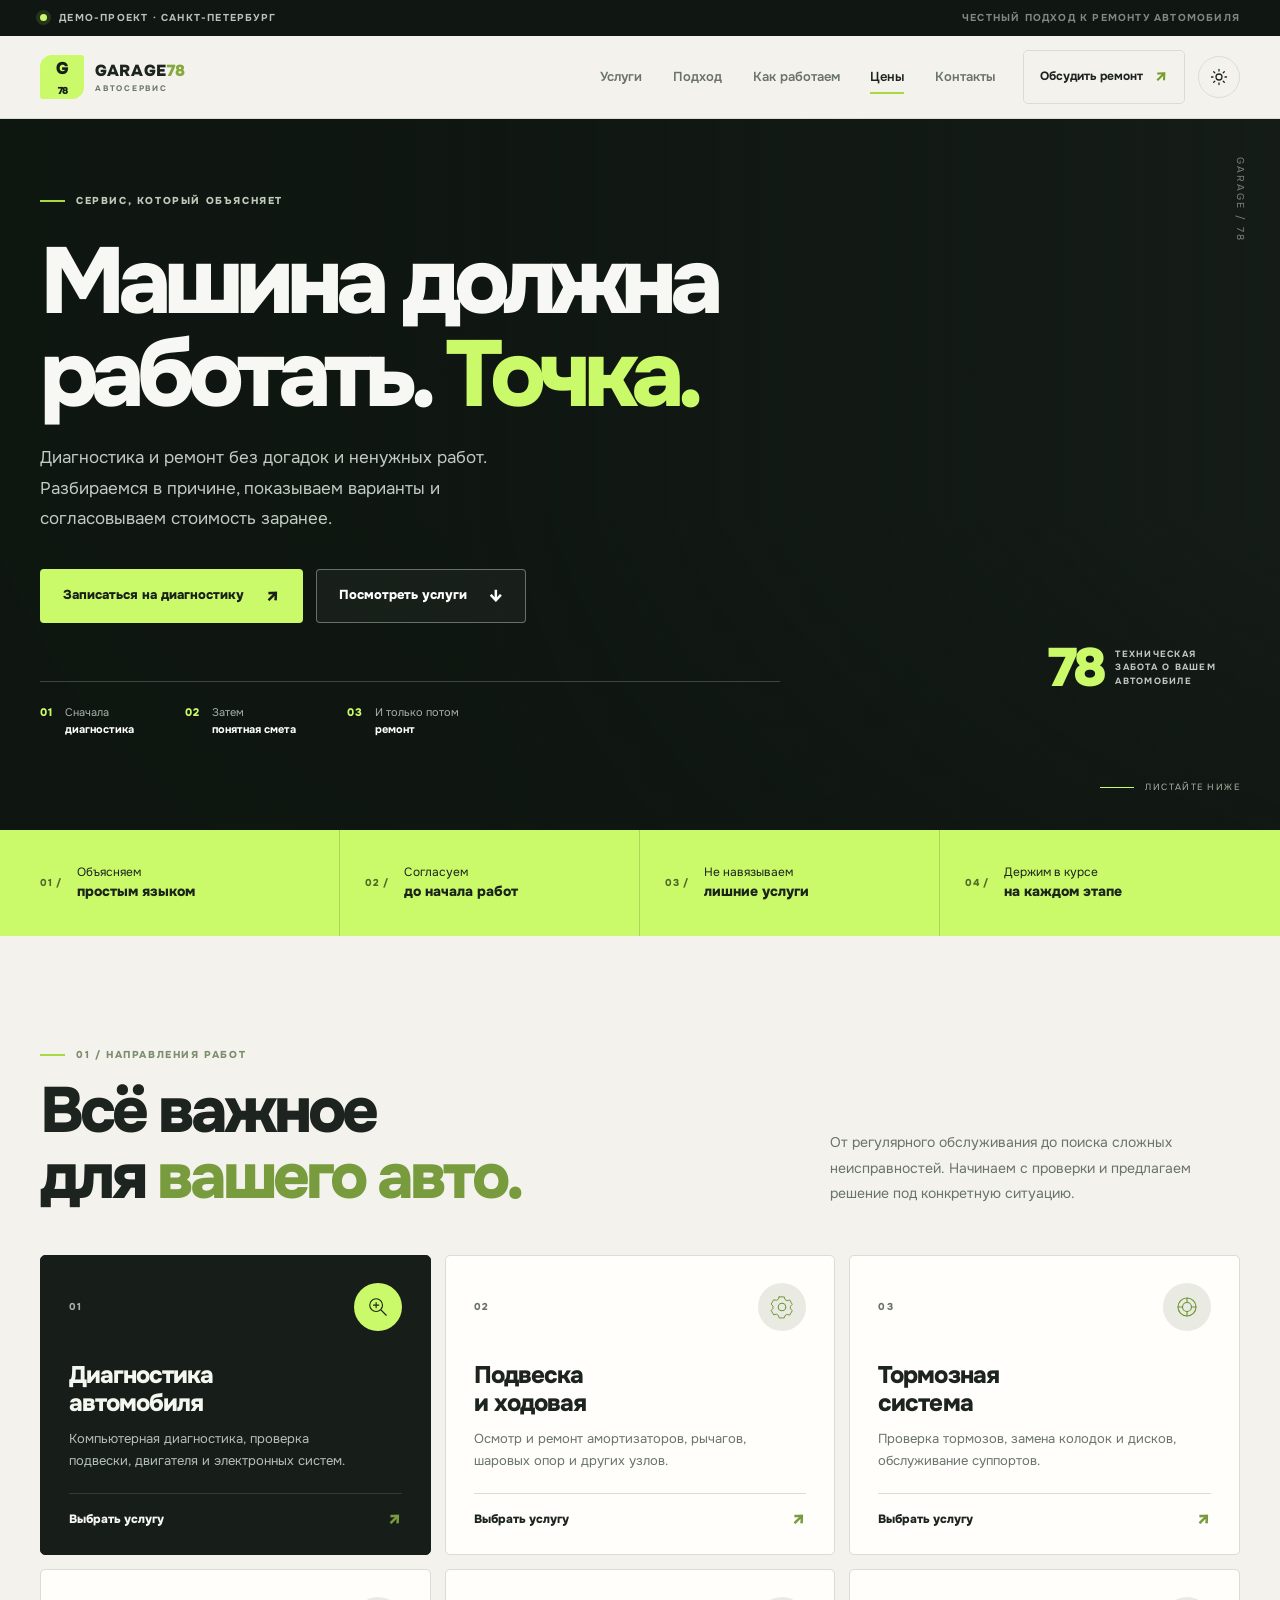
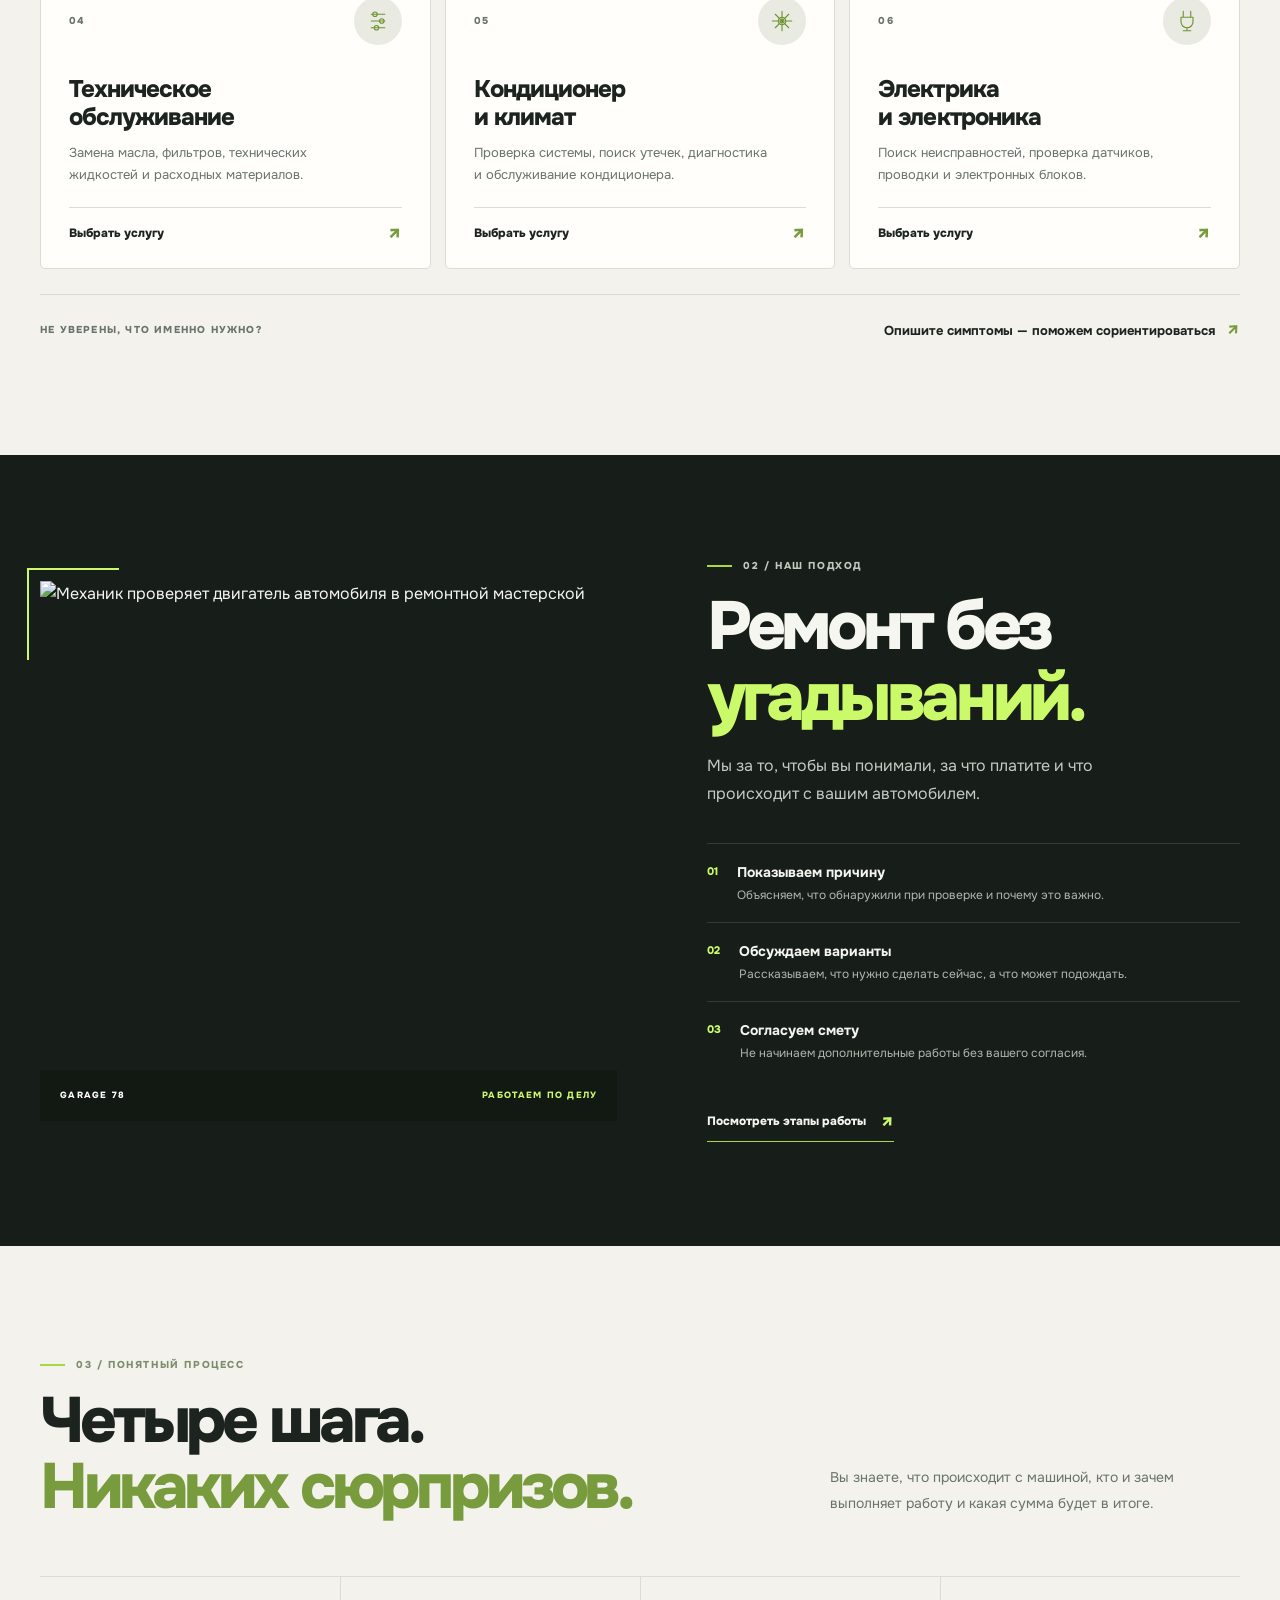
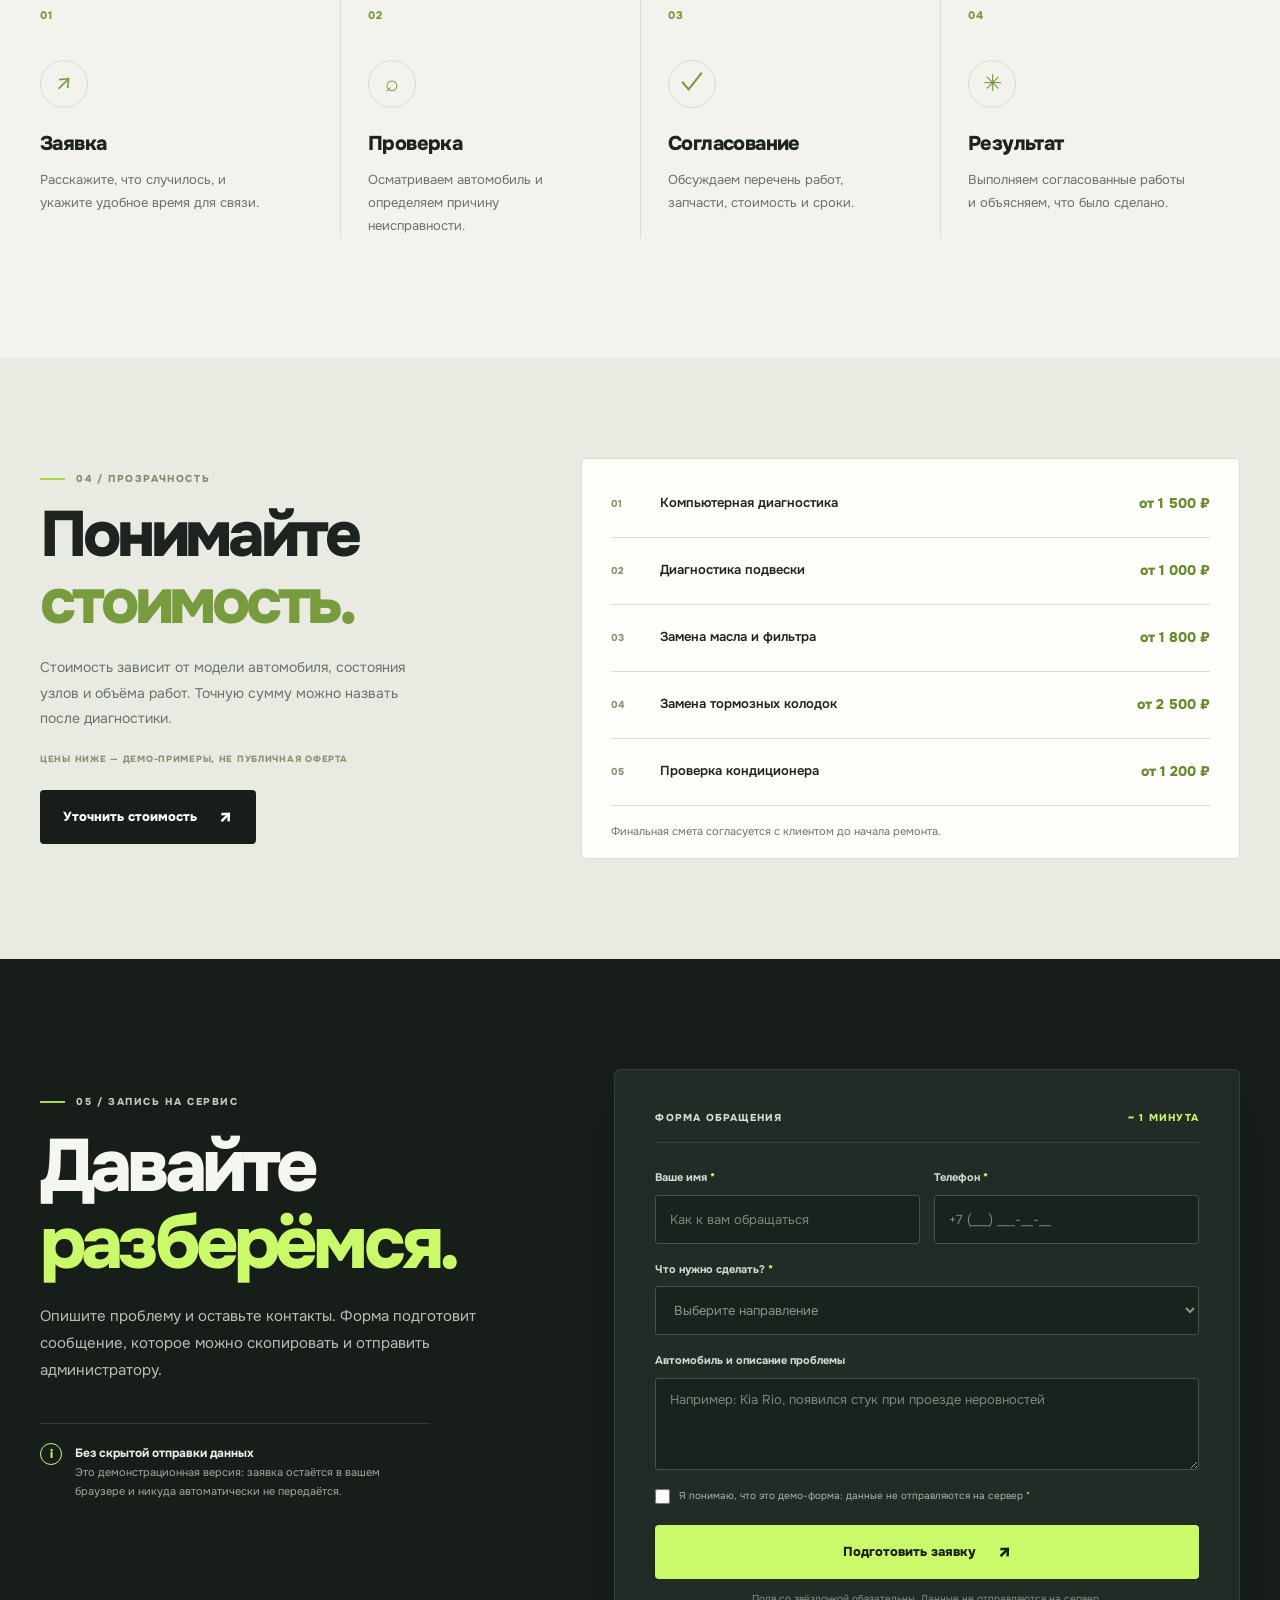
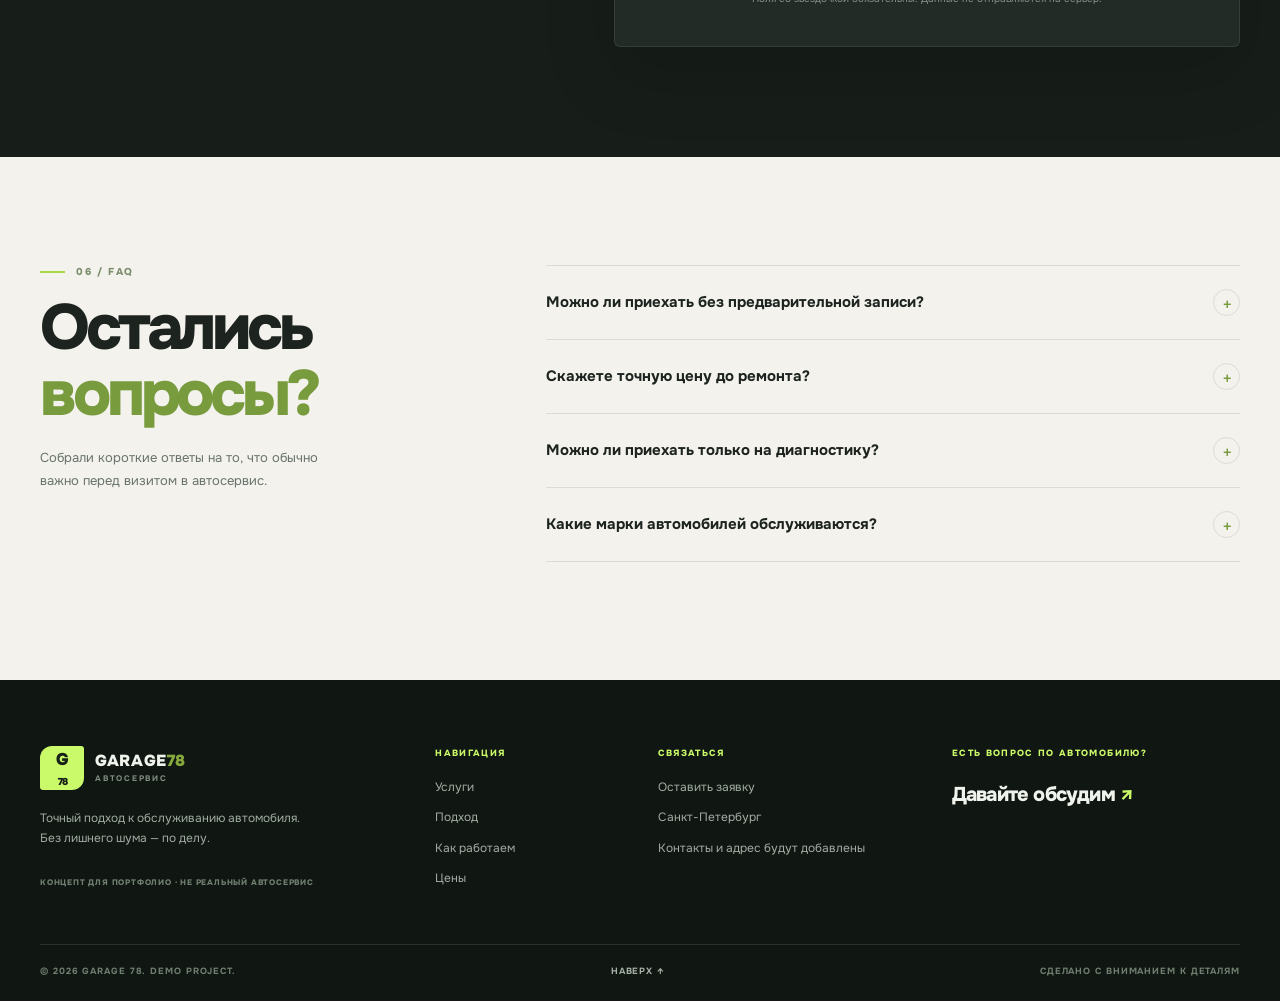
==== index.html @ 8b34ed84 "Use a dedicated workshop inspection photo in the approach section" ====
<!doctype html>
<html lang="ru">
<head>
  <meta charset="utf-8">
  <meta name="viewport" content="width=device-width, initial-scale=1">
  <meta name="theme-color" content="#171a18">
  <meta name="description" content="GARAGE 78 — концепт современного автосервиса в Санкт-Петербурге. Диагностика, техническое обслуживание и ремонт автомобиля.">
  <meta property="og:type" content="website">
  <meta property="og:title" content="GARAGE 78 — сервис с точным подходом">
  <meta property="og:description" content="Диагностика и ремонт автомобиля с понятным планом работ и согласованием стоимости.">
  <meta property="og:image" content="https://images.unsplash.com/photo-1792326103553-4e4e8964279e?auto=format&fit=crop&w=1200&q=85">
  <meta name="color-scheme" content="light dark">
  <title>GARAGE 78 — автосервис с точным подходом</title>
  <link rel="icon" href="favicon.svg" type="image/svg+xml">
  <link rel="preconnect" href="https://fonts.googleapis.com">
  <link rel="preconnect" href="https://fonts.gstatic.com" crossorigin>
  <link href="https://fonts.googleapis.com/css2?family=Manrope:wght@400;500;600;700;800&family=Onest:wght@400;500;600;700;800;900&display=swap" rel="stylesheet">
  <link rel="stylesheet" href="assets/css/style.css">
</head>
<body>
  <a class="skip-link" href="#main">Перейти к содержимому</a>

  <div class="topline">
    <div class="container topline__inner">
      <span><i class="status-dot" aria-hidden="true"></i> ДЕМО-ПРОЕКТ · САНКТ-ПЕТЕРБУРГ</span>
      <span class="topline__note">ЧЕСТНЫЙ ПОДХОД К РЕМОНТУ АВТОМОБИЛЯ</span>
    </div>
  </div>

  <header class="site-header" id="top">
    <div class="container header__inner">
      <a class="brand" href="#top" aria-label="GARAGE 78 — на главную">
        <span class="brand__mark">G<span>78</span></span>
        <span class="brand__name">GARAGE<span>78</span><small>АВТОСЕРВИС</small></span>
      </a>

      <nav class="nav" id="primary-nav" aria-label="Основная навигация">
        <a href="#services">Услуги</a>
        <a href="#approach">Подход</a>
        <a href="#process">Как работаем</a>
        <a href="#prices">Цены</a>
        <a href="#contacts">Контакты</a>
      </nav>

      <div class="header__actions">
        <a class="header__phone" href="#booking">Обсудить ремонт <span aria-hidden="true">↗</span></a>
        <button class="theme-toggle" type="button" aria-label="Включить тёмную тему" title="Переключить тему">
          <svg class="theme-toggle__sun" viewBox="0 0 24 24" aria-hidden="true"><circle cx="12" cy="12" r="4"/><path d="M12 2v2m0 16v2M4.93 4.93l1.42 1.42m11.3 11.3 1.42 1.42M2 12h2m16 0h2M4.93 19.07l1.42-1.42m11.3-11.3 1.42-1.42"/></svg>
          <svg class="theme-toggle__moon" viewBox="0 0 24 24" aria-hidden="true"><path d="M20.2 15.3A8.6 8.6 0 0 1 8.7 3.8 8.7 8.7 0 1 0 20.2 15.3Z"/></svg>
        </button>
        <button class="menu-toggle" type="button" aria-label="Открыть меню" aria-expanded="false" aria-controls="primary-nav">
          <span></span><span></span>
        </button>
      </div>
    </div>
  </header>

  <main id="main">
    <section class="hero">
      <div class="hero__image" role="img" aria-label="Современная мастерская по ремонту автомобилей"></div>
      <div class="hero__overlay"></div>
      <div class="container hero__content">
        <div class="hero__copy">
          <div class="eyebrow eyebrow--light"><span class="eyebrow__line"></span> СЕРВИС, КОТОРЫЙ ОБЪЯСНЯЕТ</div>
          <h1>Машина должна<br>работать. <span>Точка.</span></h1>
          <p class="hero__lead">Диагностика и ремонт без догадок и ненужных работ. Разбираемся в причине, показываем варианты и согласовываем стоимость заранее.</p>
          <div class="hero__buttons">
            <a class="button button--accent" href="#booking">Записаться на диагностику <span aria-hidden="true">↗</span></a>
            <a class="button button--ghost" href="#services">Посмотреть услуги <span aria-hidden="true">↓</span></a>
          </div>
          <div class="hero__proof">
            <div><span class="proof-icon">01</span><span>Сначала<br><b>диагностика</b></span></div>
            <div><span class="proof-icon">02</span><span>Затем<br><b>понятная смета</b></span></div>
            <div><span class="proof-icon">03</span><span>И только потом<br><b>ремонт</b></span></div>
          </div>
        </div>
        <div class="hero__side-note">
          <span class="hero__side-number">78</span>
          <span>ТЕХНИЧЕСКАЯ<br>ЗАБОТА О ВАШЕМ<br>АВТОМОБИЛЕ</span>
        </div>
        <div class="hero__scroll"><span></span> ЛИСТАЙТЕ НИЖЕ</div>
      </div>
      <div class="hero__corner">GARAGE / 78</div>
    </section>

    <section class="quick-facts" aria-label="Принципы обслуживания">
      <div class="container quick-facts__grid">
        <div class="quick-fact"><span class="quick-fact__index">01 /</span><span>Объясняем<br><b>простым языком</b></span></div>
        <div class="quick-fact"><span class="quick-fact__index">02 /</span><span>Согласуем<br><b>до начала работ</b></span></div>
        <div class="quick-fact"><span class="quick-fact__index">03 /</span><span>Не навязываем<br><b>лишние услуги</b></span></div>
        <div class="quick-fact quick-fact--last"><span class="quick-fact__index">04 /</span><span>Держим в курсе<br><b>на каждом этапе</b></span></div>
      </div>
    </section>

    <section class="section services-section" id="services">
      <div class="container">
        <div class="section-heading">
          <div>
            <div class="eyebrow"><span class="eyebrow__line"></span> 01 / НАПРАВЛЕНИЯ РАБОТ</div>
            <h2>Всё важное<br>для <span>вашего авто.</span></h2>
          </div>
          <p class="section-heading__text">От регулярного обслуживания до поиска сложных неисправностей. Начинаем с проверки и предлагаем решение под конкретную ситуацию.</p>
        </div>

        <div class="services-grid">
          <article class="service-card service-card--featured reveal">
            <div class="service-card__top"><span class="service-card__number">01</span><span class="service-icon"><svg viewBox="0 0 32 32" aria-hidden="true"><circle cx="13.5" cy="13.5" r="8.5"/><path d="m20 20 7 7M10 13.5h7m-3.5-3.5v7"/></svg></span></div>
            <h3>Диагностика<br>автомобиля</h3>
            <p>Компьютерная диагностика, проверка подвески, двигателя и электронных систем.</p>
            <button class="service-card__link" type="button" data-service="Диагностика автомобиля">Выбрать услугу <span>↗</span></button>
          </article>

          <article class="service-card reveal">
            <div class="service-card__top"><span class="service-card__number">02</span><span class="service-icon"><svg viewBox="0 0 32 32" aria-hidden="true"><path d="M12 3h8l1.2 4.1 3.3 1.9 4-1.2 4 6.9-2.8 3.1v3.8l2.8 3.1-4 6.9-4-1.2-3.3 1.9L20 36h-8l-1.2-4.1-3.3-1.9-4 1.2-4-6.9 2.8-3.1v-3.8L-.5 14.2l4-6.9 4 1.2 3.3-1.9L12 3Z" transform="translate(2 0) scale(.85)"/><circle cx="16" cy="16" r="5"/></svg></span></div>
            <h3>Подвеска<br>и ходовая</h3>
            <p>Осмотр и ремонт амортизаторов, рычагов, шаровых опор и других узлов.</p>
            <button class="service-card__link" type="button" data-service="Ремонт подвески">Выбрать услугу <span>↗</span></button>
          </article>

          <article class="service-card reveal">
            <div class="service-card__top"><span class="service-card__number">03</span><span class="service-icon"><svg viewBox="0 0 32 32" aria-hidden="true"><circle cx="16" cy="16" r="12"/><circle cx="16" cy="16" r="6"/><path d="M16 4v6m0 12v6M4 16h6m12 0h6"/></svg></span></div>
            <h3>Тормозная<br>система</h3>
            <p>Проверка тормозов, замена колодок и дисков, обслуживание суппортов.</p>
            <button class="service-card__link" type="button" data-service="Тормозная система">Выбрать услугу <span>↗</span></button>
          </article>

          <article class="service-card reveal">
            <div class="service-card__top"><span class="service-card__number">04</span><span class="service-icon"><svg viewBox="0 0 32 32" aria-hidden="true"><path d="M7 7h18M7 16h18M7 25h18"/><circle cx="12" cy="7" r="3"/><circle cx="21" cy="16" r="3"/><circle cx="14" cy="25" r="3"/></svg></span></div>
            <h3>Техническое<br>обслуживание</h3>
            <p>Замена масла, фильтров, технических жидкостей и расходных материалов.</p>
            <button class="service-card__link" type="button" data-service="Техническое обслуживание">Выбрать услугу <span>↗</span></button>
          </article>

          <article class="service-card reveal">
            <div class="service-card__top"><span class="service-card__number">05</span><span class="service-icon"><svg viewBox="0 0 32 32" aria-hidden="true"><path d="M16 3v26M3 16h26M7 7l18 18m0-18L7 25"/><circle cx="16" cy="16" r="5"/></svg></span></div>
            <h3>Кондиционер<br>и климат</h3>
            <p>Проверка системы, поиск утечек, диагностика и обслуживание кондиционера.</p>
            <button class="service-card__link" type="button" data-service="Кондиционер и климат">Выбрать услугу <span>↗</span></button>
          </article>

          <article class="service-card reveal">
            <div class="service-card__top"><span class="service-card__number">06</span><span class="service-icon"><svg viewBox="0 0 32 32" aria-hidden="true"><path d="M11 3v8m10-8v8M8 11h16v6a8 8 0 0 1-16 0v-6Zm8 14v4m-5 0h10"/></svg></span></div>
            <h3>Электрика<br>и электроника</h3>
            <p>Поиск неисправностей, проверка датчиков, проводки и электронных блоков.</p>
            <button class="service-card__link" type="button" data-service="Электрика и электроника">Выбрать услугу <span>↗</span></button>
          </article>
        </div>
        <div class="services-bottom"><span>НЕ УВЕРЕНЫ, ЧТО ИМЕННО НУЖНО?</span><a href="#booking">Опишите симптомы — поможем сориентироваться <b>↗</b></a></div>
      </div>
    </section>

    <section class="approach-section" id="approach">
      <div class="container approach-grid">
        <div class="approach-photo reveal">
          <img src="https://images.unsplash.com/photo-1771340012378-3c86cb649193?auto=format&fit=crop&w=1400&q=85" alt="Механик проверяет двигатель автомобиля в ремонтной мастерской" loading="lazy">
          <div class="approach-photo__label"><span>GARAGE 78</span><span>РАБОТАЕМ ПО ДЕЛУ</span></div>
        </div>
        <div class="approach-copy reveal">
          <div class="eyebrow eyebrow--light"><span class="eyebrow__line"></span> 02 / НАШ ПОДХОД</div>
          <h2>Ремонт без<br><span>угадываний.</span></h2>
          <p class="approach-copy__lead">Мы за то, чтобы вы понимали, за что платите и что происходит с вашим автомобилем.</p>
          <div class="approach-points">
            <div><span>01</span><p><b>Показываем причину</b><br>Объясняем, что обнаружили при проверке и почему это важно.</p></div>
            <div><span>02</span><p><b>Обсуждаем варианты</b><br>Рассказываем, что нужно сделать сейчас, а что может подождать.</p></div>
            <div><span>03</span><p><b>Согласуем смету</b><br>Не начинаем дополнительные работы без вашего согласия.</p></div>
          </div>
          <a class="text-link text-link--light" href="#process">Посмотреть этапы работы <span>↗</span></a>
        </div>
      </div>
    </section>

    <section class="section process-section" id="process">
      <div class="container">
        <div class="section-heading section-heading--compact">
          <div><div class="eyebrow"><span class="eyebrow__line"></span> 03 / ПОНЯТНЫЙ ПРОЦЕСС</div><h2>Четыре шага.<br><span>Никаких сюрпризов.</span></h2></div>
          <p class="section-heading__text">Вы знаете, что происходит с машиной, кто и зачем выполняет работу и какая сумма будет в итоге.</p>
        </div>
        <div class="process-track">
          <article class="process-step reveal"><span class="process-step__num">01</span><div class="process-step__icon">↗</div><h3>Заявка</h3><p>Расскажите, что случилось, и укажите удобное время для связи.</p></article>
          <article class="process-step reveal"><span class="process-step__num">02</span><div class="process-step__icon">⌕</div><h3>Проверка</h3><p>Осматриваем автомобиль и определяем причину неисправности.</p></article>
          <article class="process-step reveal"><span class="process-step__num">03</span><div class="process-step__icon">✓</div><h3>Согласование</h3><p>Обсуждаем перечень работ, запчасти, стоимость и сроки.</p></article>
          <article class="process-step reveal"><span class="process-step__num">04</span><div class="process-step__icon">✳</div><h3>Результат</h3><p>Выполняем согласованные работы и объясняем, что было сделано.</p></article>
        </div>
      </div>
    </section>

    <section class="prices-section" id="prices">
      <div class="container prices-grid">
        <div class="prices-intro">
          <div class="eyebrow"><span class="eyebrow__line"></span> 04 / ПРОЗРАЧНОСТЬ</div>
          <h2>Понимайте<br><span>стоимость.</span></h2>
          <p>Стоимость зависит от модели автомобиля, состояния узлов и объёма работ. Точную сумму можно назвать после диагностики.</p>
          <span class="demo-note">ЦЕНЫ НИЖЕ — ДЕМО-ПРИМЕРЫ, НЕ ПУБЛИЧНАЯ ОФЕРТА</span>
          <a class="button button--dark" href="#booking">Уточнить стоимость <span>↗</span></a>
        </div>
        <div class="price-list">
          <div class="price-row"><span class="price-row__index">01</span><span class="price-row__name">Компьютерная диагностика</span><b>от 1 500 ₽</b></div>
          <div class="price-row"><span class="price-row__index">02</span><span class="price-row__name">Диагностика подвески</span><b>от 1 000 ₽</b></div>
          <div class="price-row"><span class="price-row__index">03</span><span class="price-row__name">Замена масла и фильтра</span><b>от 1 800 ₽</b></div>
          <div class="price-row"><span class="price-row__index">04</span><span class="price-row__name">Замена тормозных колодок</span><b>от 2 500 ₽</b></div>
          <div class="price-row"><span class="price-row__index">05</span><span class="price-row__name">Проверка кондиционера</span><b>от 1 200 ₽</b></div>
          <div class="price-list__foot">Финальная смета согласуется с клиентом до начала ремонта.</div>
        </div>
      </div>
    </section>

    <section class="booking-section" id="booking">
      <div class="container booking-grid">
        <div class="booking-copy">
          <div class="eyebrow eyebrow--light"><span class="eyebrow__line"></span> 05 / ЗАПИСЬ НА СЕРВИС</div>
          <h2>Давайте<br><span>разберёмся.</span></h2>
          <p>Опишите проблему и оставьте контакты. Форма подготовит сообщение, которое можно скопировать и отправить администратору.</p>
          <div class="booking-assurance"><span class="booking-assurance__icon">i</span><span><b>Без скрытой отправки данных</b><br>Это демонстрационная версия: заявка остаётся в вашем браузере и никуда автоматически не передаётся.</span></div>
        </div>
        <div class="booking-card">
          <form id="booking-form" novalidate>
            <div class="form-heading"><span>ФОРМА ОБРАЩЕНИЯ</span><span>~ 1 МИНУТА</span></div>
            <div class="form-grid">
              <label class="field"><span>Ваше имя <i>*</i></span><input name="name" type="text" autocomplete="name" placeholder="Как к вам обращаться" minlength="2" required></label>
              <label class="field"><span>Телефон <i>*</i></span><input name="phone" type="tel" autocomplete="tel" inputmode="tel" placeholder="+7 (___) ___-__-__" required></label>
              <label class="field field--full"><span>Что нужно сделать? <i>*</i></span><select name="service" required><option value="">Выберите направление</option><option>Диагностика автомобиля</option><option>Ремонт подвески</option><option>Тормозная система</option><option>Техническое обслуживание</option><option>Кондиционер и климат</option><option>Электрика и электроника</option><option>Другое / пока не знаю</option></select></label>
              <label class="field field--full"><span>Автомобиль и описание проблемы</span><textarea name="message" rows="3" placeholder="Например: Kia Rio, появился стук при проезде неровностей"></textarea></label>
            </div>
            <label class="consent"><input type="checkbox" name="consent" required><span>Я понимаю, что это демо-форма: данные не отправляются на сервер <i>*</i></span></label>
            <button class="button button--accent button--wide" type="submit">Подготовить заявку <span>↗</span></button>
            <p class="form-hint">Поля со звёздочкой обязательны. Данные не отправляются на сервер.</p>
            <div class="form-result" id="form-result" role="status" aria-live="polite" hidden>
              <b>Сообщение подготовлено</b>
              <p id="form-summary"></p>
              <button class="copy-button" id="copy-request" type="button">Скопировать текст заявки <span>⧉</span></button>
              <span class="copy-feedback" id="copy-feedback"></span>
            </div>
          </form>
        </div>
      </div>
    </section>

    <section class="section faq-section">
      <div class="container faq-grid">
        <div><div class="eyebrow"><span class="eyebrow__line"></span> 06 / FAQ</div><h2>Остались<br><span>вопросы?</span></h2><p class="faq-intro">Собрали короткие ответы на то, что обычно важно перед визитом в автосервис.</p></div>
        <div class="faq-list">
          <details class="faq-item"><summary>Можно ли приехать без предварительной записи?<span>+</span></summary><p>Это зависит от загрузки мастерской. Чтобы не ждать, лучше заранее согласовать удобное время. Фактический график работы нужно уточнить у конкретного сервиса.</p></details>
          <details class="faq-item"><summary>Скажете точную цену до ремонта?<span>+</span></summary><p>После диагностики можно составить перечень необходимых работ и смету. Дополнительные работы должны выполняться только после согласования.</p></details>
          <details class="faq-item"><summary>Можно ли приехать только на диагностику?<span>+</span></summary><p>Да, диагностика может быть отдельной услугой. По её результатам вы сможете принять решение о дальнейшем ремонте.</p></details>
          <details class="faq-item"><summary>Какие марки автомобилей обслуживаются?<span>+</span></summary><p>Список марок зависит от оборудования и специализации мастерской. Его нужно подтвердить перед реальным запуском сайта.</p></details>
        </div>
      </div>
    </section>
  </main>

  <footer class="site-footer" id="contacts">
    <div class="container">
      <div class="footer-main">
        <div class="footer-brand">
          <a class="brand brand--footer" href="#top"><span class="brand__mark">G<span>78</span></span><span class="brand__name">GARAGE<span>78</span><small>АВТОСЕРВИС</small></span></a>
          <p>Точный подход к обслуживанию автомобиля. Без лишнего шума — по делу.</p>
          <span class="footer-demo">КОНЦЕПТ ДЛЯ ПОРТФОЛИО · НЕ РЕАЛЬНЫЙ АВТОСЕРВИС</span>
        </div>
        <div class="footer-col"><span class="footer-title">НАВИГАЦИЯ</span><a href="#services">Услуги</a><a href="#approach">Подход</a><a href="#process">Как работаем</a><a href="#prices">Цены</a></div>
        <div class="footer-col"><span class="footer-title">СВЯЗАТЬСЯ</span><a href="#booking">Оставить заявку</a><span>Санкт-Петербург</span><span>Контакты и адрес будут добавлены</span></div>
        <div class="footer-cta"><span>ЕСТЬ ВОПРОС ПО АВТОМОБИЛЮ?</span><a href="#booking">Давайте обсудим <b>↗</b></a></div>
      </div>
      <div class="footer-bottom"><span>© <span id="year">2026</span> GARAGE 78. DEMO PROJECT.</span><a href="#top">НАВЕРХ ↑</a><span>СДЕЛАНО С ВНИМАНИЕМ К ДЕТАЛЯМ</span></div>
    </div>
  </footer>

  <button class="back-to-top" type="button" aria-label="Наверх">↑</button>
  <script src="assets/js/main.js" defer></script>
</body>
</html>
---- assets/css/style.css ----
:root {
  color-scheme: light;
  --page: #f3f2ec;
  --surface: #fffefa;
  --surface-soft: #e9eae2;
  --ink: #1d2420;
  --muted: #69736d;
  --line: #d9ddd4;
  --dark: #171d19;
  --dark-soft: #222b25;
  --dark-line: rgba(255,255,255,.13);
  --accent: #cafa69;
  --accent-deep: #a9d941;
  --white: #f7f8f3;
  --shadow: 0 22px 60px rgba(30,39,32,.11);
  --container: 1200px;
}
:root[data-theme="dark"] {
  color-scheme: dark;
  --page: #171d19;
  --surface: #202822;
  --surface-soft: #252e28;
  --ink: #f3f5ee;
  --muted: #a0aaa2;
  --line: #354139;
  --shadow: 0 22px 60px rgba(0,0,0,.24);
}
* { box-sizing: border-box; }
html { scroll-behavior: smooth; scroll-padding-top: 94px; }
body { margin: 0; background: var(--page); color: var(--ink); font-family: "Onest", "Manrope", sans-serif; font-size: 16px; line-height: 1.6; -webkit-font-smoothing: antialiased; text-rendering: optimizeLegibility; transition: background .25s ease, color .25s ease; }
body, button, input, select, textarea { font-family: "Onest", "Manrope", sans-serif; }
button, a, input, select, textarea { -webkit-tap-highlight-color: transparent; }
a { color: inherit; text-decoration: none; }
button { color: inherit; }
img { display: block; max-width: 100%; }
.container { width: min(var(--container), calc(100% - 64px)); margin-inline: auto; }
.skip-link { position: fixed; z-index: 1000; top: 10px; left: 10px; padding: 12px 18px; background: var(--accent); color: #152017; border-radius: 6px; transform: translateY(-150%); }
.skip-link:focus { transform: translateY(0); }
.topline { background: #101612; color: #b9c3ba; font-size: 10px; letter-spacing: .12em; font-weight: 700; }
.topline__inner { display: flex; min-height: 36px; align-items: center; justify-content: space-between; gap: 20px; }
.status-dot { display: inline-block; width: 7px; height: 7px; margin-right: 8px; border-radius: 50%; background: var(--accent); box-shadow: 0 0 0 4px rgba(202,250,105,.12); }
.topline__note { color: #7e8a80; }
.site-header { position: sticky; z-index: 50; top: 0; background: color-mix(in srgb, var(--page) 92%, transparent); backdrop-filter: blur(18px); border-bottom: 1px solid var(--line); }
.header__inner { display: flex; min-height: 82px; align-items: center; justify-content: space-between; gap: 28px; }
.brand { display: inline-flex; align-items: center; gap: 11px; flex: 0 0 auto; }
.brand__mark { display: grid; place-items: center; width: 44px; height: 44px; border-radius: 12px 3px 12px 3px; background: var(--accent); color: #172018; font-weight: 900; font-size: 17px; letter-spacing: -.08em; }
.brand__mark span { font-size: 10px; margin-left: 1px; }
.brand__name { font-size: 16px; font-weight: 900; letter-spacing: .04em; line-height: 1; }
.brand__name > span { color: #86a83d; }
.brand__name small { display: block; margin-top: 5px; color: var(--muted); font-size: 8px; letter-spacing: .22em; font-weight: 700; }
.nav { display: flex; align-items: center; gap: clamp(18px, 2.4vw, 34px); margin-left: auto; }
.nav a { position: relative; padding: 8px 0; color: var(--muted); font-size: 13px; font-weight: 600; transition: color .2s ease; }
.nav a::after { position: absolute; right: 0; bottom: 1px; left: 0; height: 2px; background: var(--accent-deep); content: ""; transform: scaleX(0); transform-origin: left; transition: transform .2s ease; }
.nav a:hover, .nav a.is-active { color: var(--ink); }
.nav a:hover::after, .nav a.is-active::after { transform: scaleX(1); }
.header__actions { display: flex; align-items: center; gap: 13px; }
.header__phone { display: inline-flex; align-items: center; gap: 12px; padding: 12px 16px; border: 1px solid var(--line); border-radius: 5px; font-size: 12px; font-weight: 700; transition: border-color .2s, background .2s; }
.header__phone span { color: #769c2e; font-size: 17px; }
.header__phone:hover { border-color: var(--accent-deep); background: var(--surface); }
.theme-toggle, .menu-toggle { display: grid; place-items: center; width: 42px; height: 42px; padding: 0; background: transparent; border: 1px solid var(--line); border-radius: 50%; cursor: pointer; transition: background .2s, border-color .2s; }
.theme-toggle:hover, .menu-toggle:hover { background: var(--surface-soft); border-color: var(--muted); }
.theme-toggle svg { width: 18px; height: 18px; fill: none; stroke: currentColor; stroke-width: 1.7; stroke-linecap: round; stroke-linejoin: round; }
.theme-toggle__moon { display: none; }
:root[data-theme="dark"] .theme-toggle__sun { display: none; }
:root[data-theme="dark"] .theme-toggle__moon { display: block; }
.menu-toggle { display: none; position: relative; }
.menu-toggle span { position: absolute; width: 17px; height: 1.5px; background: currentColor; transition: transform .2s; }
.menu-toggle span:first-child { transform: translateY(-4px); }
.menu-toggle span:last-child { transform: translateY(4px); }
.menu-toggle[aria-expanded="true"] span:first-child { transform: rotate(45deg); }
.menu-toggle[aria-expanded="true"] span:last-child { transform: rotate(-45deg); }
.hero { position: relative; display: flex; min-height: 690px; overflow: hidden; align-items: stretch; isolation: isolate; background: #171e19; color: var(--white); }
.hero__image, .hero__overlay { position: absolute; z-index: -1; inset: 0; }
.hero__image { background-image: url("https://images.unsplash.com/photo-1792326103553-4e4e8964279e?auto=format&fit=crop&w=2400&q=88"); background-size: cover; background-position: center 54%; transform: scale(1.015); animation: hero-settle 1.4s ease-out both; }
.hero__overlay { background: linear-gradient(90deg, rgba(15,22,17,.97) 0%, rgba(15,22,17,.91) 36%, rgba(15,22,17,.58) 68%, rgba(15,22,17,.2) 100%), linear-gradient(0deg, rgba(13,19,15,.5), transparent 44%); }
.hero__content { position: relative; display: flex; min-height: 690px; flex-direction: column; justify-content: center; padding-top: 75px; padding-bottom: 92px; }
.hero__copy { max-width: 740px; }
.eyebrow { display: flex; align-items: center; gap: 11px; color: #7c8d6d; font-size: 10px; letter-spacing: .16em; line-height: 1.4; font-weight: 800; }
.eyebrow--light { color: #c0cbbd; }
.eyebrow__line { display: inline-block; width: 25px; height: 2px; background: var(--accent-deep); }
.hero h1 { margin: 28px 0 22px; font-size: clamp(56px, 7.3vw, 94px); line-height: .99; font-weight: 800; letter-spacing: -.075em; }
.hero h1 span { color: var(--accent); }
.hero__lead { max-width: 530px; margin: 0; color: #c2cbc2; font-size: clamp(15px, 1.35vw, 17px); line-height: 1.8; }
.hero__buttons { display: flex; flex-wrap: wrap; gap: 13px; margin-top: 34px; }
.button { display: inline-flex; min-height: 54px; align-items: center; justify-content: center; gap: 22px; padding: 0 22px; border: 1px solid transparent; border-radius: 4px; font-size: 13px; font-weight: 800; cursor: pointer; transition: transform .2s ease, background .2s ease, border-color .2s ease, color .2s ease; }
.button:hover { transform: translateY(-2px); }
.button > span { font-size: 18px; line-height: 1; }
.button--accent { background: var(--accent); color: #182018; }
.button--accent:hover { background: #dafb91; }
.button--ghost { border-color: rgba(255,255,255,.36); color: #fff; background: rgba(255,255,255,.04); }
.button--ghost:hover { background: rgba(255,255,255,.12); border-color: rgba(255,255,255,.7); }
.button--dark { background: var(--dark); color: #fff; }
.button--dark:hover { background: #2d392f; }
.hero__proof { display: flex; flex-wrap: wrap; gap: clamp(22px, 4vw, 54px); margin-top: 58px; padding-top: 22px; border-top: 1px solid rgba(255,255,255,.2); }
.hero__proof > div { display: flex; align-items: flex-start; gap: 12px; color: #a8b3a9; font-size: 11px; line-height: 1.55; }
.hero__proof b { color: #fff; font-weight: 700; }
.proof-icon { color: var(--accent); font-size: 11px; font-weight: 800; letter-spacing: .08em; }
.hero__side-note { position: absolute; right: 2%; bottom: 19%; display: flex; align-items: center; gap: 13px; color: rgba(255,255,255,.76); font-size: 9px; line-height: 1.5; letter-spacing: .14em; font-weight: 700; }
.hero__side-number { color: var(--accent); font-size: 54px; line-height: 1; font-weight: 900; letter-spacing: -.08em; }
.hero__scroll { position: absolute; right: 0; bottom: 35px; display: flex; align-items: center; gap: 11px; color: #aab4a9; font-size: 9px; letter-spacing: .16em; }
.hero__scroll span { display: inline-block; width: 34px; height: 1px; background: var(--accent); }
.hero__corner { position: absolute; top: 38px; right: 32px; color: rgba(255,255,255,.45); font-size: 10px; letter-spacing: .2em; writing-mode: vertical-rl; }
@keyframes hero-settle { from { transform: scale(1.07); opacity: .65; } to { transform: scale(1.015); opacity: 1; } }
.quick-facts { background: var(--accent); color: #1b2419; }
.quick-facts__grid { display: grid; grid-template-columns: repeat(4, 1fr); }
.quick-fact { display: flex; min-height: 106px; align-items: center; gap: 16px; padding: 20px 20px 20px 0; border-right: 1px solid rgba(26,38,22,.17); font-size: 12px; line-height: 1.5; }
.quick-fact:not(:first-child) { padding-left: 25px; }
.quick-fact b { font-size: 14px; font-weight: 800; }
.quick-fact__index { color: #526a2a; font-size: 10px; letter-spacing: .05em; font-weight: 800; }
.quick-fact--last { border-right: 0; }
.section { padding: 112px 0; }
.section-heading { display: flex; align-items: flex-end; justify-content: space-between; gap: 40px; margin-bottom: 44px; }
.section-heading h2, .approach-copy h2, .prices-intro h2, .booking-copy h2, .faq-grid h2 { margin: 16px 0 0; font-size: clamp(42px, 5.2vw, 64px); line-height: 1.04; font-weight: 800; letter-spacing: -.065em; }
.section-heading h2 span, .faq-grid h2 span { color: #789b3d; }
.section-heading__text { max-width: 410px; margin: 0 0 5px; color: var(--muted); font-size: 14px; line-height: 1.8; }
.services-grid { display: grid; grid-template-columns: repeat(3, minmax(0,1fr)); gap: 14px; }
.service-card { position: relative; display: flex; min-height: 300px; flex-direction: column; padding: 27px 28px 24px; overflow: hidden; background: var(--surface); border: 1px solid var(--line); border-radius: 5px; transition: transform .25s ease, box-shadow .25s ease, border-color .25s ease, background .25s ease; }
.service-card:hover { z-index: 1; transform: translateY(-5px); border-color: #b6ce8c; box-shadow: var(--shadow); }
.service-card--featured { background: var(--dark); border-color: var(--dark); color: #f4f7ef; }
.service-card--featured:hover { border-color: var(--accent); }
.service-card__top { display: flex; align-items: center; justify-content: space-between; }
.service-card__number { color: var(--muted); font-size: 10px; font-weight: 800; letter-spacing: .12em; }
.service-card--featured .service-card__number { color: #a2afa2; }
.service-icon { display: grid; width: 48px; height: 48px; place-items: center; border-radius: 50%; background: var(--surface-soft); color: #6e9431; }
.service-card--featured .service-icon { background: var(--accent); color: #1b2419; }
.service-icon svg { width: 24px; height: 24px; fill: none; stroke: currentColor; stroke-width: 1.5; stroke-linecap: round; stroke-linejoin: round; }
.service-card h3 { margin: 30px 0 10px; font-size: 24px; line-height: 1.18; font-weight: 800; letter-spacing: -.04em; }
.service-card p { max-width: 300px; margin: 0 0 20px; color: var(--muted); font-size: 13px; line-height: 1.75; }
.service-card--featured p { color: #b4c0b5; }
.service-card__link { display: flex; align-items: center; justify-content: space-between; width: 100%; margin-top: auto; padding: 14px 0 0; border: 0; border-top: 1px solid var(--line); background: transparent; color: var(--ink); text-align: left; font-size: 12px; font-weight: 800; cursor: pointer; }
.service-card--featured .service-card__link { border-color: var(--dark-line); color: #f6f7f2; }
.service-card__link span { color: #789b3d; font-size: 18px; transition: transform .2s; }
.service-card__link:hover span { transform: translate(3px,-3px); }
.services-bottom { display: flex; align-items: center; justify-content: space-between; gap: 20px; margin-top: 25px; padding: 21px 0 0; border-top: 1px solid var(--line); }
.services-bottom > span { color: var(--muted); font-size: 10px; font-weight: 800; letter-spacing: .12em; }
.services-bottom a { font-size: 13px; font-weight: 700; }
.services-bottom b { margin-left: 8px; color: #789b3d; font-size: 17px; }
.approach-section { padding: 104px 0; background: var(--dark); color: #f4f6ef; }
.approach-grid { display: grid; grid-template-columns: 1.04fr .96fr; align-items: center; gap: clamp(45px, 7vw, 92px); }
.approach-photo { position: relative; min-height: 540px; }
.approach-photo::before { position: absolute; z-index: 1; top: -13px; left: -13px; width: 90px; height: 90px; border-top: 2px solid var(--accent); border-left: 2px solid var(--accent); content: ""; }
.approach-photo img { width: 100%; height: 540px; object-fit: cover; object-position: center; filter: saturate(.78); }
.approach-photo__label { position: absolute; right: 0; bottom: 0; left: 0; display: flex; justify-content: space-between; padding: 18px 20px; background: rgba(18,25,19,.82); color: #fff; font-size: 9px; letter-spacing: .14em; font-weight: 800; }
.approach-photo__label span:last-child { color: var(--accent); }
.approach-copy h2 { margin: 19px 0 18px; font-size: clamp(46px, 5.6vw, 68px); }
.approach-copy h2 span, .booking-copy h2 span { color: var(--accent); }
.approach-copy__lead { max-width: 470px; margin: 0; color: #c2cbc1; font-size: 16px; line-height: 1.75; }
.approach-points { display: grid; gap: 0; margin: 35px 0 27px; }
.approach-points > div { display: flex; gap: 19px; padding: 17px 0; border-top: 1px solid var(--dark-line); }
.approach-points > div > span { padding-top: 2px; color: var(--accent); font-size: 11px; font-weight: 800; }
.approach-points p { margin: 0; color: #aeb8ae; font-size: 12px; line-height: 1.7; }
.approach-points b { color: #f4f6ef; font-size: 14px; }
.text-link { display: inline-flex; align-items: center; gap: 15px; padding-bottom: 5px; border-bottom: 1px solid var(--accent-deep); font-size: 12px; font-weight: 800; }
.text-link span { color: var(--accent); font-size: 17px; }
.text-link--light { color: #f4f6ef; }
.process-section { padding-bottom: 120px; }
.section-heading--compact { margin-bottom: 55px; }
.process-track { display: grid; grid-template-columns: repeat(4, 1fr); border-top: 1px solid var(--line); }
.process-step { position: relative; padding: 24px 27px 0 0; }
.process-step:not(:first-child) { padding-left: 27px; border-left: 1px solid var(--line); }
.process-step__num { color: #789b3d; font-size: 11px; font-weight: 800; letter-spacing: .08em; }
.process-step__icon { display: grid; width: 48px; height: 48px; margin: 34px 0 20px; place-items: center; border: 1px solid var(--line); border-radius: 50%; color: #789b3d; font-size: 23px; transition: background .2s, color .2s, border-color .2s; }
.process-step:hover .process-step__icon { background: var(--accent); border-color: var(--accent); color: #1b2419; }
.process-step h3 { margin: 0 0 9px; font-size: 20px; font-weight: 800; letter-spacing: -.03em; }
.process-step p { max-width: 225px; margin: 0; color: var(--muted); font-size: 13px; line-height: 1.75; }
.prices-section { padding: 100px 0; background: var(--surface-soft); }
.prices-grid { display: grid; grid-template-columns: .8fr 1.2fr; align-items: center; gap: clamp(45px, 8vw, 110px); }
.prices-intro h2 { margin-bottom: 20px; }
.prices-intro h2 span { color: #789b3d; }
.prices-intro > p { max-width: 390px; margin: 0 0 22px; color: var(--muted); font-size: 14px; line-height: 1.8; }
.demo-note { display: block; margin: 0 0 24px; color: #899173; font-size: 9px; letter-spacing: .08em; line-height: 1.5; font-weight: 800; }
.price-list { padding: 12px 29px 0; background: var(--surface); border: 1px solid var(--line); border-radius: 5px; }
.price-row { display: grid; grid-template-columns: 34px 1fr auto; align-items: center; gap: 15px; min-height: 67px; border-bottom: 1px solid var(--line); }
.price-row__index { color: #899577; font-size: 10px; font-weight: 800; }
.price-row__name { font-size: 13px; font-weight: 600; }
.price-row b { color: #658b2c; font-size: 14px; font-weight: 800; white-space: nowrap; }
.price-list__foot { padding: 17px 0 18px; color: var(--muted); font-size: 11px; line-height: 1.6; }
.booking-section { padding: 110px 0; overflow: hidden; background: #171e19; color: #f4f6ef; }
.booking-grid { display: grid; grid-template-columns: .86fr 1.14fr; align-items: start; gap: clamp(50px, 8vw, 105px); }
.booking-copy { padding-top: 26px; }
.booking-copy h2 { margin: 20px 0 20px; font-size: clamp(50px, 6vw, 74px); }
.booking-copy > p { max-width: 440px; margin: 0; color: #b4c0b5; font-size: 15px; line-height: 1.8; }
.booking-assurance { display: flex; align-items: flex-start; gap: 13px; max-width: 390px; margin-top: 39px; padding-top: 19px; border-top: 1px solid var(--dark-line); color: #9eaa9f; font-size: 11px; line-height: 1.7; }
.booking-assurance b { color: #eaf0e7; font-size: 12px; }
.booking-assurance__icon { display: grid; width: 22px; height: 22px; flex: 0 0 auto; place-items: center; border: 1px solid var(--accent); border-radius: 50%; color: var(--accent); font-size: 12px; font-weight: 800; }
.booking-card { padding: clamp(24px, 4vw, 40px); background: #222b25; border: 1px solid rgba(255,255,255,.09); border-radius: 6px; box-shadow: 0 25px 70px rgba(0,0,0,.18); }
.form-heading { display: flex; justify-content: space-between; gap: 15px; margin-bottom: 26px; padding-bottom: 16px; border-bottom: 1px solid var(--dark-line); color: #d7dfd4; font-size: 10px; letter-spacing: .12em; font-weight: 800; }
.form-heading span:last-child { color: var(--accent); }
.form-grid { display: grid; grid-template-columns: 1fr 1fr; gap: 17px 14px; }
.field { display: grid; gap: 8px; }
.field--full { grid-column: 1 / -1; }
.field > span { color: #d3dbd2; font-size: 11px; font-weight: 700; }
.field i, .consent i { color: var(--accent); font-style: normal; }
.field input, .field select, .field textarea { width: 100%; min-height: 49px; padding: 12px 14px; border: 1px solid #465349; border-radius: 3px; outline: none; background: #19221c; color: #f5f7f1; font-size: 13px; transition: border-color .2s, box-shadow .2s; }
.field textarea { min-height: 92px; resize: vertical; }
.field input::placeholder, .field textarea::placeholder { color: #7c897e; }
.field input:focus, .field select:focus, .field textarea:focus { border-color: var(--accent); box-shadow: 0 0 0 3px rgba(202,250,105,.12); }
.field select:invalid { color: #89968a; }
.field option { background: #19221c; color: #f5f7f1; }
.consent { display: flex; align-items: flex-start; gap: 9px; margin: 18px 0 21px; color: #aab6aa; font-size: 10px; line-height: 1.5; }
.consent input { width: 15px; height: 15px; flex: 0 0 auto; margin: 1px 0 0; accent-color: var(--accent); }
.button--wide { width: 100%; }
.form-hint { margin: 12px 0 0; color: #879489; font-size: 10px; text-align: center; line-height: 1.5; }
.form-result { margin-top: 18px; padding: 17px; border: 1px solid rgba(202,250,105,.35); border-radius: 4px; background: rgba(202,250,105,.07); }
.form-result > b { color: var(--accent); font-size: 13px; }
.form-result p { margin: 8px 0 13px; color: #c8d2c7; font-size: 11px; line-height: 1.6; white-space: pre-line; }
.copy-button { padding: 9px 12px; border: 1px solid rgba(202,250,105,.45); border-radius: 3px; background: transparent; color: #f2f6ed; font-size: 11px; font-weight: 700; cursor: pointer; }
.copy-button span { margin-left: 6px; color: var(--accent); }
.copy-button:hover { background: rgba(202,250,105,.1); }
.copy-feedback { display: block; min-height: 16px; margin-top: 7px; color: var(--accent); font-size: 10px; }
.faq-section { padding: 108px 0 118px; }
.faq-grid { display: grid; grid-template-columns: .72fr 1.28fr; gap: clamp(45px, 9vw, 125px); }
.faq-grid h2 { margin-bottom: 18px; }
.faq-intro { max-width: 300px; color: var(--muted); font-size: 13px; line-height: 1.8; }
.faq-list { border-top: 1px solid var(--line); }
.faq-item { border-bottom: 1px solid var(--line); }
.faq-item summary { display: flex; align-items: center; justify-content: space-between; gap: 20px; padding: 23px 0; list-style: none; cursor: pointer; font-size: 15px; font-weight: 700; }
.faq-item summary::-webkit-details-marker { display: none; }
.faq-item summary > span { display: grid; width: 27px; height: 27px; flex: 0 0 auto; place-items: center; border: 1px solid var(--line); border-radius: 50%; color: #789b3d; font-size: 19px; font-weight: 400; transition: transform .2s, background .2s; }
.faq-item[open] summary > span { transform: rotate(45deg); background: var(--accent); border-color: var(--accent); color: #1b2419; }
.faq-item p { max-width: 650px; margin: -4px 42px 22px 0; color: var(--muted); font-size: 13px; line-height: 1.8; }
.site-footer { padding: 66px 0 22px; background: #101612; color: #f0f3ec; }
.footer-main { display: grid; grid-template-columns: 1.25fr .65fr .9fr 1fr; gap: 35px; padding-bottom: 52px; }
.brand--footer .brand__name small { color: #839084; }
.footer-brand > p { max-width: 265px; margin: 18px 0 18px; color: #a0aca1; font-size: 12px; line-height: 1.7; }
.footer-demo { color: #718071; font-size: 8px; line-height: 1.6; letter-spacing: .1em; font-weight: 800; }
.footer-col { display: flex; flex-direction: column; align-items: flex-start; gap: 11px; }
.footer-title, .footer-cta > span { margin-bottom: 7px; color: var(--accent); font-size: 9px; letter-spacing: .15em; font-weight: 800; }
.footer-col a, .footer-col span:not(.footer-title) { color: #a2ada3; font-size: 12px; transition: color .2s; }
.footer-col a:hover { color: var(--accent); }
.footer-cta { display: flex; flex-direction: column; align-items: flex-start; gap: 12px; }
.footer-cta a { font-size: 20px; font-weight: 800; letter-spacing: -.04em; }
.footer-cta a b { color: var(--accent); font-size: 19px; }
.footer-bottom { display: flex; align-items: center; justify-content: space-between; gap: 15px; padding-top: 19px; border-top: 1px solid rgba(255,255,255,.12); color: #718071; font-size: 9px; letter-spacing: .1em; font-weight: 700; }
.footer-bottom a { color: #a9b4a9; }
.footer-bottom a:hover { color: var(--accent); }
.back-to-top { position: fixed; z-index: 30; right: 25px; bottom: 25px; display: grid; width: 44px; height: 44px; place-items: center; border: 0; border-radius: 50%; background: var(--accent); color: #1b2419; font-size: 21px; cursor: pointer; box-shadow: 0 6px 25px rgba(0,0,0,.2); opacity: 0; pointer-events: none; transform: translateY(10px); transition: opacity .2s, transform .2s; }
.back-to-top.is-visible { opacity: 1; pointer-events: auto; transform: translateY(0); }
.reveal { opacity: 0; transform: translateY(22px); transition: opacity .65s ease, transform .65s cubic-bezier(.2,.7,.2,1); }
.reveal.is-visible { opacity: 1; transform: translateY(0); }
:root[data-theme="dark"] .section-heading h2 span, :root[data-theme="dark"] .faq-grid h2 span, :root[data-theme="dark"] .prices-intro h2 span { color: var(--accent); }
:root[data-theme="dark"] .service-card:not(.service-card--featured) .service-card__link { border-color: var(--line); }
:root[data-theme="dark"] .prices-section { background: #1d2620; }
:root[data-theme="dark"] .service-card--featured { background: #101612; }
:root[data-theme="dark"] .service-icon { background: #303b31; }
:root[data-theme="dark"] .quick-facts { color: #1b2419; }
:root[data-theme="dark"] .approach-section, :root[data-theme="dark"] .booking-section, :root[data-theme="dark"] .site-footer { color-scheme: dark; }
:focus-visible { outline: 3px solid #8fb84a; outline-offset: 3px; }
@media (max-width: 1050px) {
  .nav { gap: 17px; }
  .nav a { font-size: 12px; }
  .header__phone { padding-inline: 12px; font-size: 11px; }
  .hero__side-note { right: 4%; bottom: 13%; }
  .footer-main { grid-template-columns: 1.2fr .8fr .9fr; }
  .footer-cta { grid-column: 1 / -1; padding-top: 10px; border-top: 1px solid rgba(255,255,255,.1); }
}
@media (max-width: 820px) {
  .container { width: min(var(--container), calc(100% - 42px)); }
  .header__inner { min-height: 74px; }
  .header__phone { display: none; }
  .menu-toggle { display: grid; }
  .nav { position: absolute; top: calc(100% + 1px); right: 0; left: 0; display: none; flex-direction: column; align-items: stretch; gap: 0; padding: 12px 22px 22px; border-bottom: 1px solid var(--line); background: var(--page); box-shadow: 0 20px 30px rgba(0,0,0,.08); }
  .nav.is-open { display: flex; }
  .nav a { padding: 13px 0; border-bottom: 1px solid var(--line); font-size: 14px; }
  .nav a::after { display: none; }
  .hero, .hero__content { min-height: 665px; }
  .hero__overlay { background: linear-gradient(90deg, rgba(15,22,17,.95), rgba(15,22,17,.77) 65%, rgba(15,22,17,.48)), linear-gradient(0deg, rgba(13,19,15,.6), transparent 55%); }
  .hero__side-note { right: 0; bottom: 12%; }
  .quick-facts__grid { grid-template-columns: repeat(2, 1fr); }
  .quick-fact { min-height: 86px; border-bottom: 1px solid rgba(26,38,22,.17); }
  .quick-fact:nth-child(2) { border-right: 0; }
  .quick-fact:nth-child(3), .quick-fact:nth-child(4) { border-bottom: 0; }
  .quick-fact:nth-child(3) { padding-left: 0; }
  .services-grid { grid-template-columns: repeat(2, minmax(0,1fr)); }
  .approach-grid { grid-template-columns: 1fr 1fr; gap: 35px; }
  .approach-photo, .approach-photo img { min-height: 480px; height: 480px; }
  .prices-grid { gap: 35px; }
  .booking-grid { grid-template-columns: .8fr 1.2fr; gap: 35px; }
  .faq-grid { gap: 45px; }
}
@media (max-width: 620px) {
  html { scroll-padding-top: 76px; }
  .container { width: calc(100% - 36px); }
  .topline__inner { min-height: 32px; font-size: 8px; }
  .topline__note { display: none; }
  .header__inner { min-height: 68px; }
  .brand__mark { width: 40px; height: 40px; }
  .brand__name { font-size: 14px; }
  .theme-toggle, .menu-toggle { width: 39px; height: 39px; }
  .header__actions { gap: 8px; }
  .hero, .hero__content { min-height: 710px; }
  .hero__image { background-position: 59% center; }
  .hero__overlay { background: linear-gradient(90deg, rgba(15,22,17,.95), rgba(15,22,17,.78)), linear-gradient(0deg, rgba(13,19,15,.68), transparent 70%); }
  .hero__content { justify-content: flex-start; padding-top: 76px; padding-bottom: 100px; }
  .hero h1 { margin: 23px 0 18px; font-size: clamp(51px, 12vw, 70px); }
  .hero__lead { max-width: 470px; font-size: 14px; }
  .hero__buttons { display: grid; grid-template-columns: 1fr; gap: 10px; max-width: 360px; margin-top: 27px; }
  .button { min-height: 52px; padding-inline: 17px; font-size: 12px; }
  .button--ghost { border-color: rgba(255,255,255,.28); }
  .hero__proof { gap: 15px; margin-top: 37px; padding-top: 18px; }
  .hero__proof > div { gap: 7px; font-size: 9px; }
  .hero__side-note { display: none; }
  .hero__scroll { bottom: 25px; }
  .hero__corner { top: 24px; right: 20px; font-size: 8px; }
  .quick-fact { min-height: 77px; gap: 10px; padding-right: 10px; font-size: 10px; }
  .quick-fact:not(:first-child) { padding-left: 12px; }
  .quick-fact:nth-child(3) { padding-left: 0; }
  .quick-fact b { font-size: 11px; }
  .quick-fact__index { font-size: 9px; }
  .section { padding: 78px 0; }
  .section-heading { display: block; margin-bottom: 30px; }
  .section-heading h2, .faq-grid h2 { font-size: clamp(40px, 10vw, 54px); }
  .section-heading__text { margin-top: 17px; font-size: 13px; }
  .services-grid { grid-template-columns: 1fr; gap: 10px; }
  .service-card { min-height: 255px; padding: 23px; }
  .service-card h3 { margin-top: 23px; font-size: 22px; }
  .service-card p { max-width: 400px; font-size: 12px; }
  .services-bottom { display: block; }
  .services-bottom > span { display: block; margin-bottom: 10px; }
  .services-bottom a { font-size: 12px; }
  .approach-section { padding: 75px 0; }
  .approach-grid { grid-template-columns: 1fr; gap: 35px; }
  .approach-photo, .approach-photo img { min-height: 330px; height: 330px; }
  .approach-photo::before { top: -8px; left: -8px; width: 54px; height: 54px; }
  .approach-copy h2 { font-size: 52px; }
  .approach-copy__lead { font-size: 14px; }
  .process-track { grid-template-columns: 1fr 1fr; }
  .process-step { min-height: 235px; padding: 20px 15px 22px 0; }
  .process-step:not(:first-child) { padding-left: 15px; }
  .process-step:nth-child(3) { padding-left: 0; border-left: 0; border-top: 1px solid var(--line); }
  .process-step:nth-child(4) { border-top: 1px solid var(--line); }
  .process-step__icon { margin: 24px 0 16px; }
  .process-step h3 { font-size: 18px; }
  .process-step p { font-size: 12px; }
  .prices-section { padding: 76px 0; }
  .prices-grid { grid-template-columns: 1fr; gap: 32px; }
  .prices-intro h2 { font-size: 54px; }
  .price-list { padding-inline: 15px; }
  .price-row { grid-template-columns: 22px 1fr auto; gap: 8px; min-height: 65px; }
  .price-row__name { font-size: 11px; }
  .price-row b { font-size: 12px; }
  .booking-section { padding: 76px 0; }
  .booking-grid { grid-template-columns: 1fr; gap: 32px; }
  .booking-copy { padding-top: 0; }
  .booking-copy h2 { font-size: 57px; }
  .booking-copy > p { font-size: 14px; }
  .booking-assurance { margin-top: 24px; }
  .booking-card { padding: 20px 16px; }
  .form-grid { grid-template-columns: 1fr; gap: 14px; }
  .field--full { grid-column: auto; }
  .field input, .field select, .field textarea { font-size: 16px; }
  .faq-section { padding: 78px 0; }
  .faq-grid { grid-template-columns: 1fr; gap: 27px; }
  .faq-intro { max-width: 420px; }
  .faq-item summary { font-size: 13px; }
  .faq-item p { margin-right: 15px; font-size: 12px; }
  .site-footer { padding-top: 50px; }
  .footer-main { grid-template-columns: 1fr 1fr; gap: 30px 20px; }
  .footer-brand { grid-column: 1 / -1; }
  .footer-cta { grid-column: 1 / -1; }
  .footer-bottom { flex-wrap: wrap; font-size: 8px; }
  .footer-bottom span:last-child { display: none; }
  .back-to-top { right: 14px; bottom: 14px; width: 40px; height: 40px; }
}
@media (prefers-reduced-motion: reduce) {
  *, *::before, *::after { scroll-behavior: auto !important; animation-duration: .01ms !important; animation-iteration-count: 1 !important; transition-duration: .01ms !important; }
  .reveal { opacity: 1; transform: none; }
}
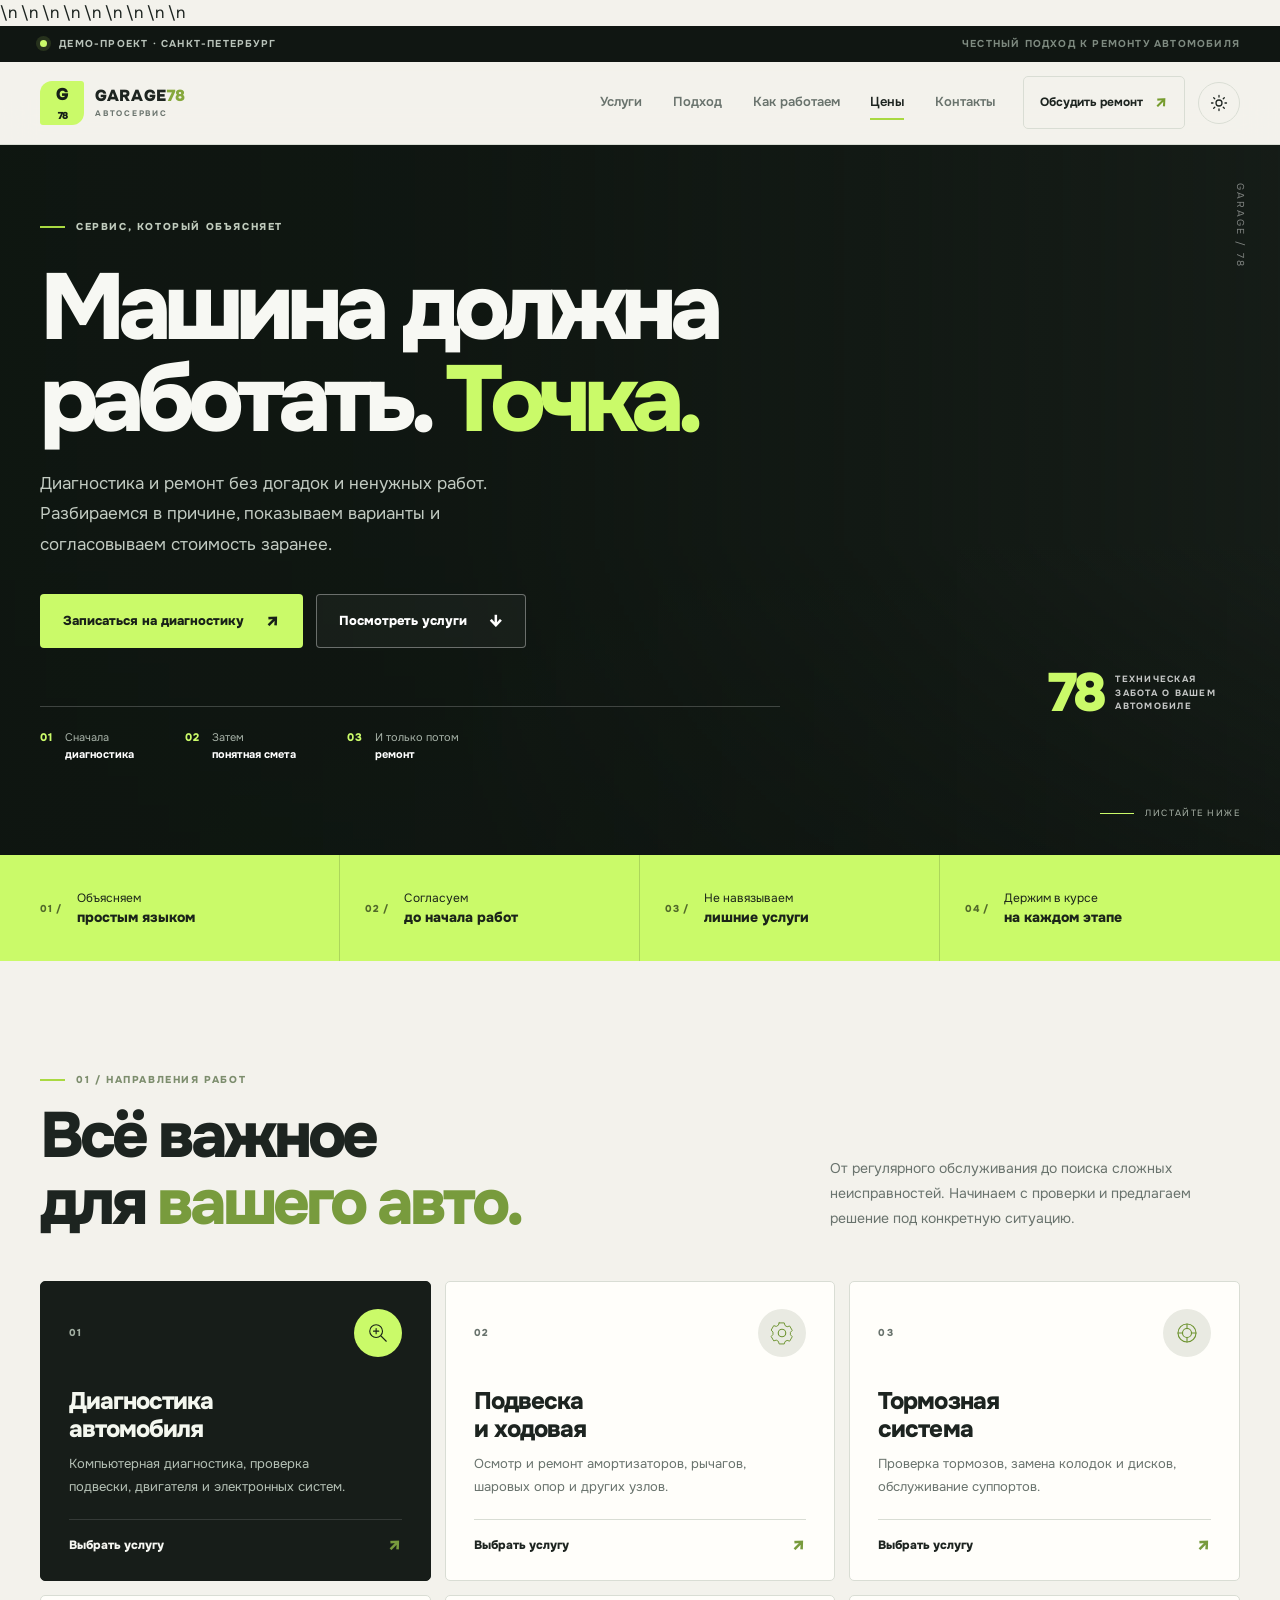
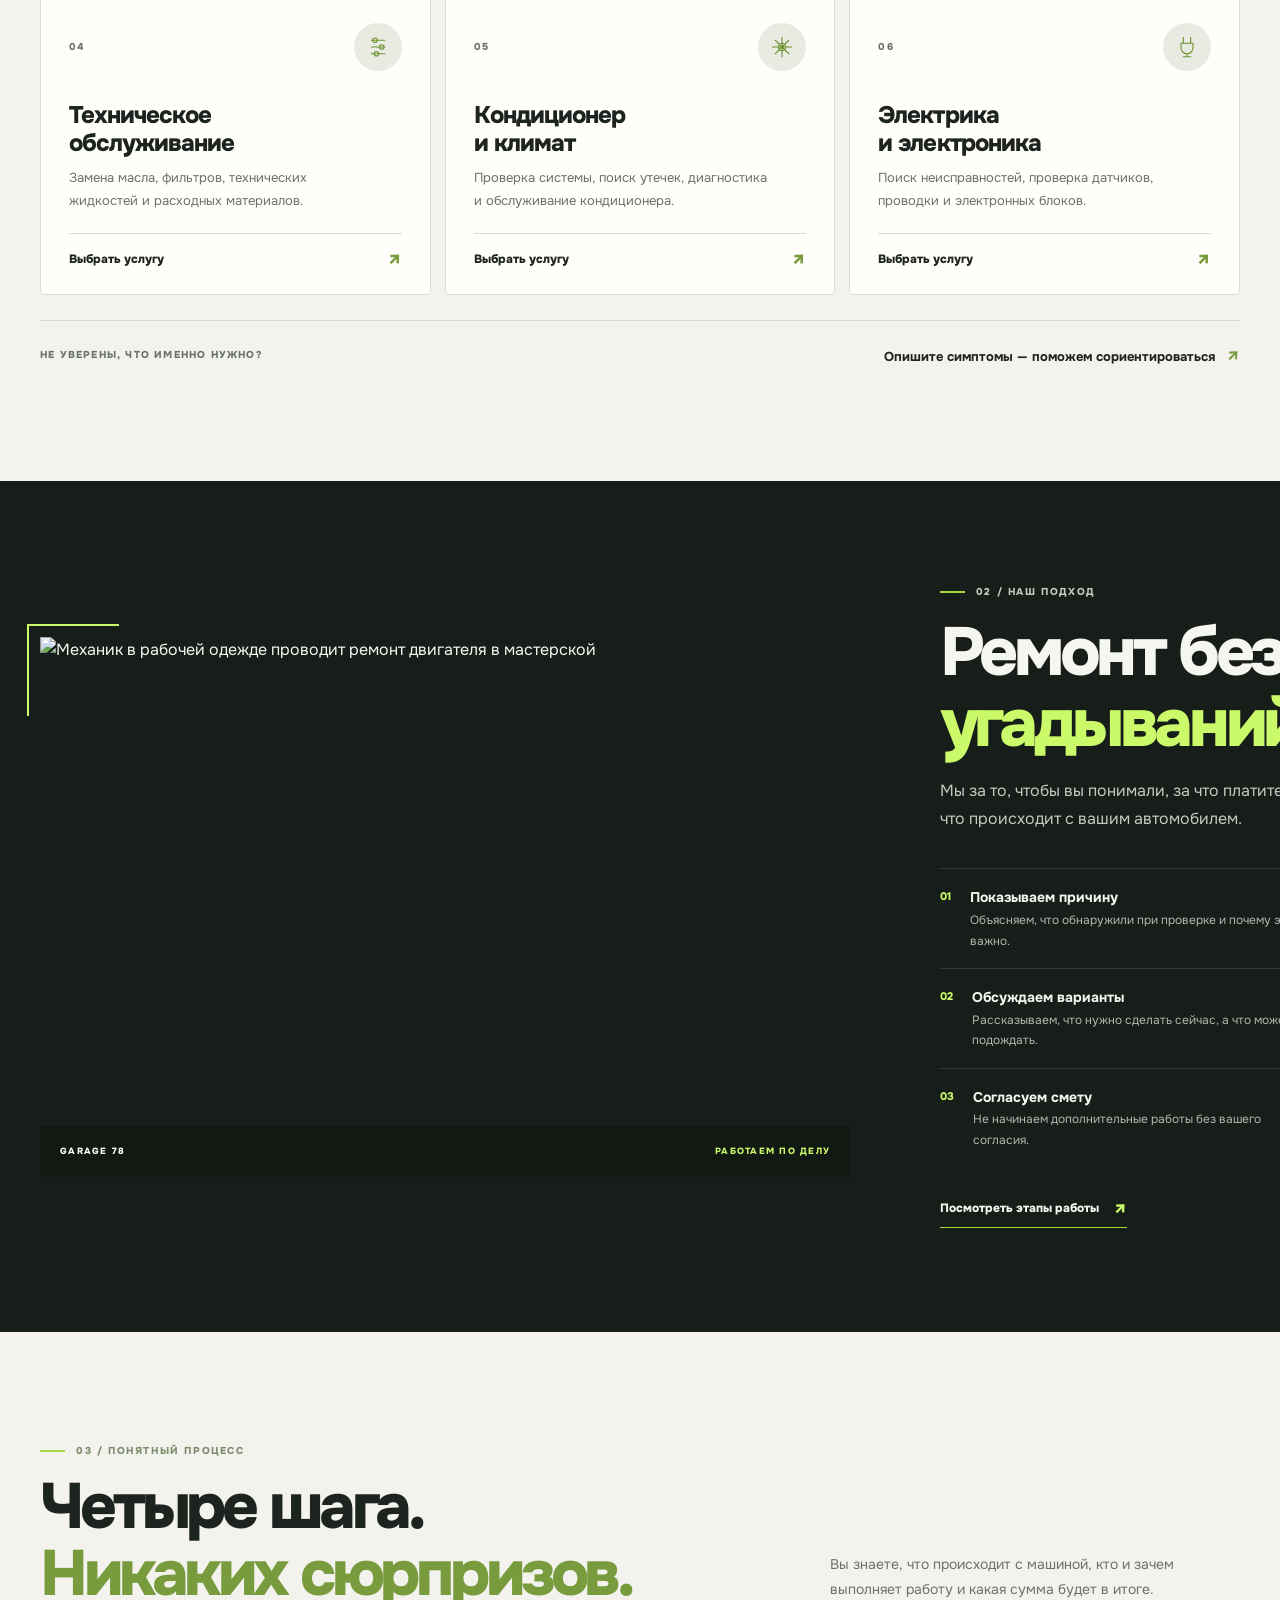
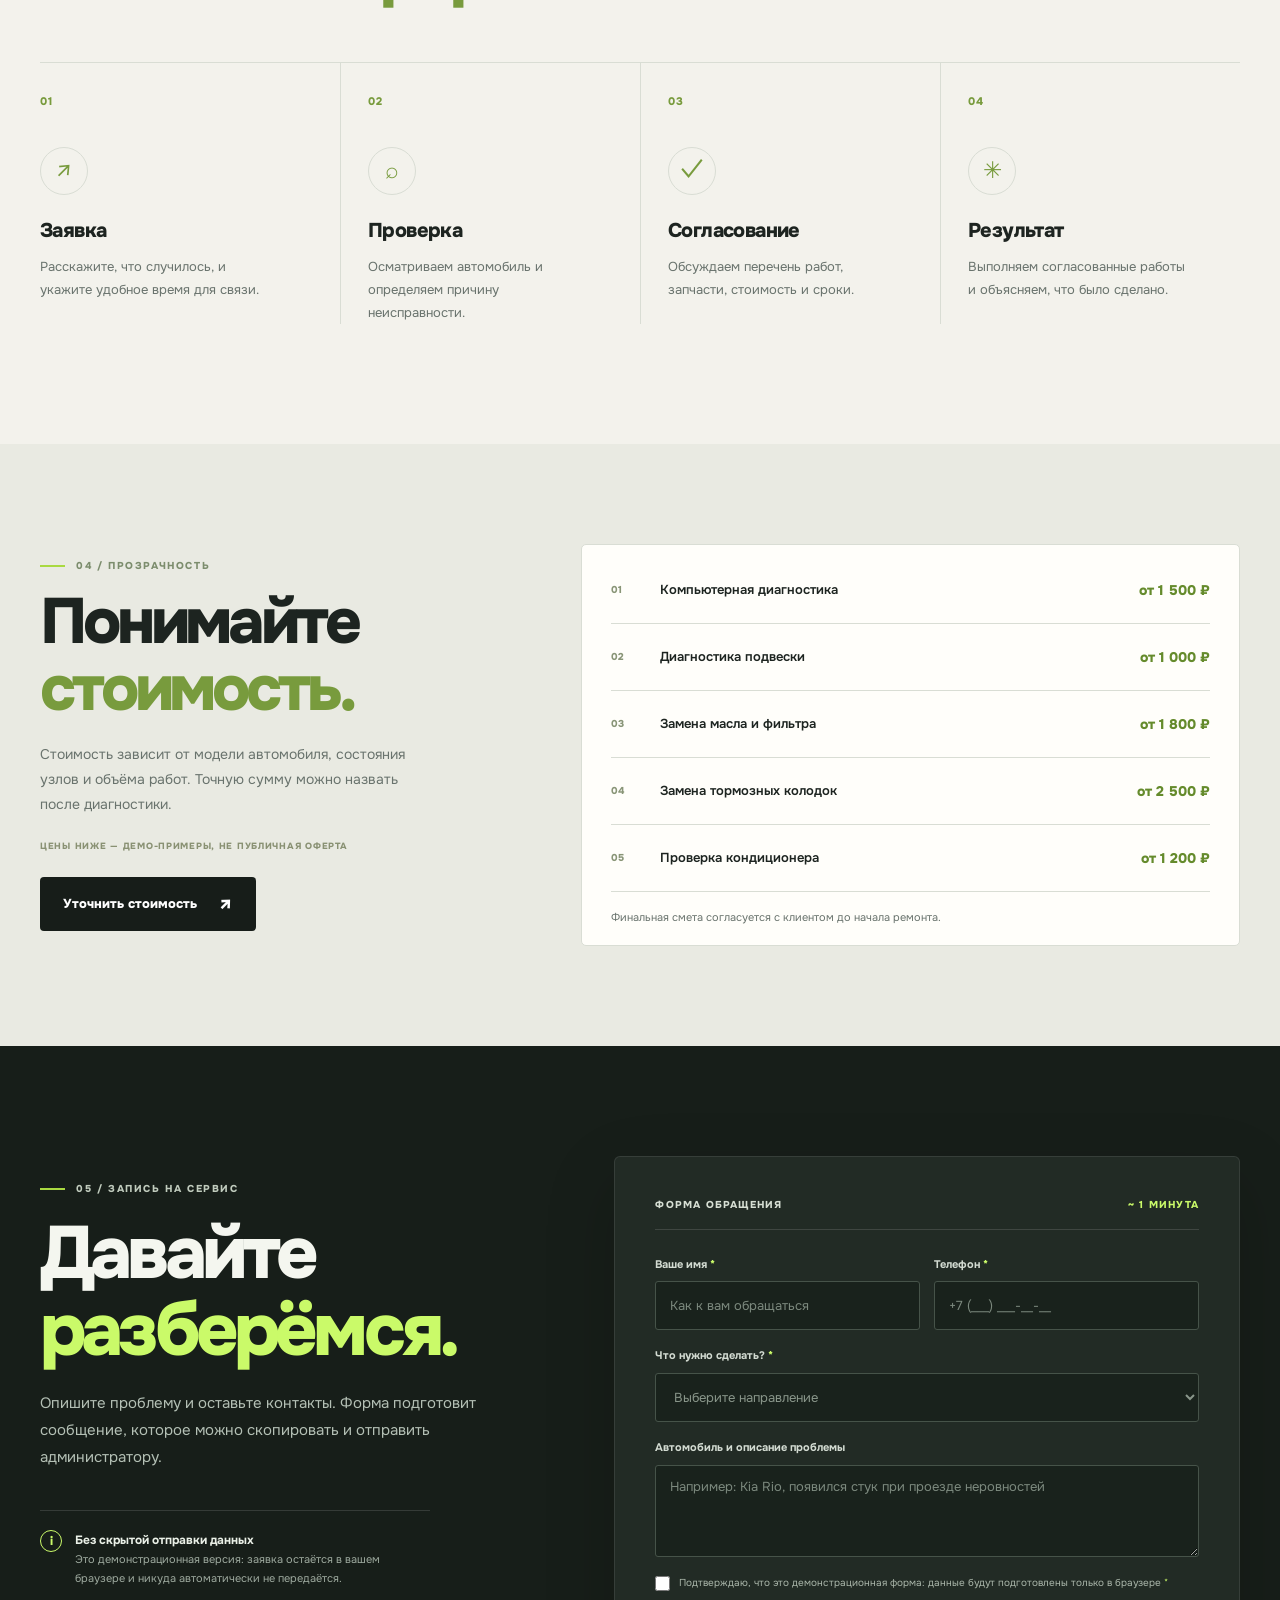
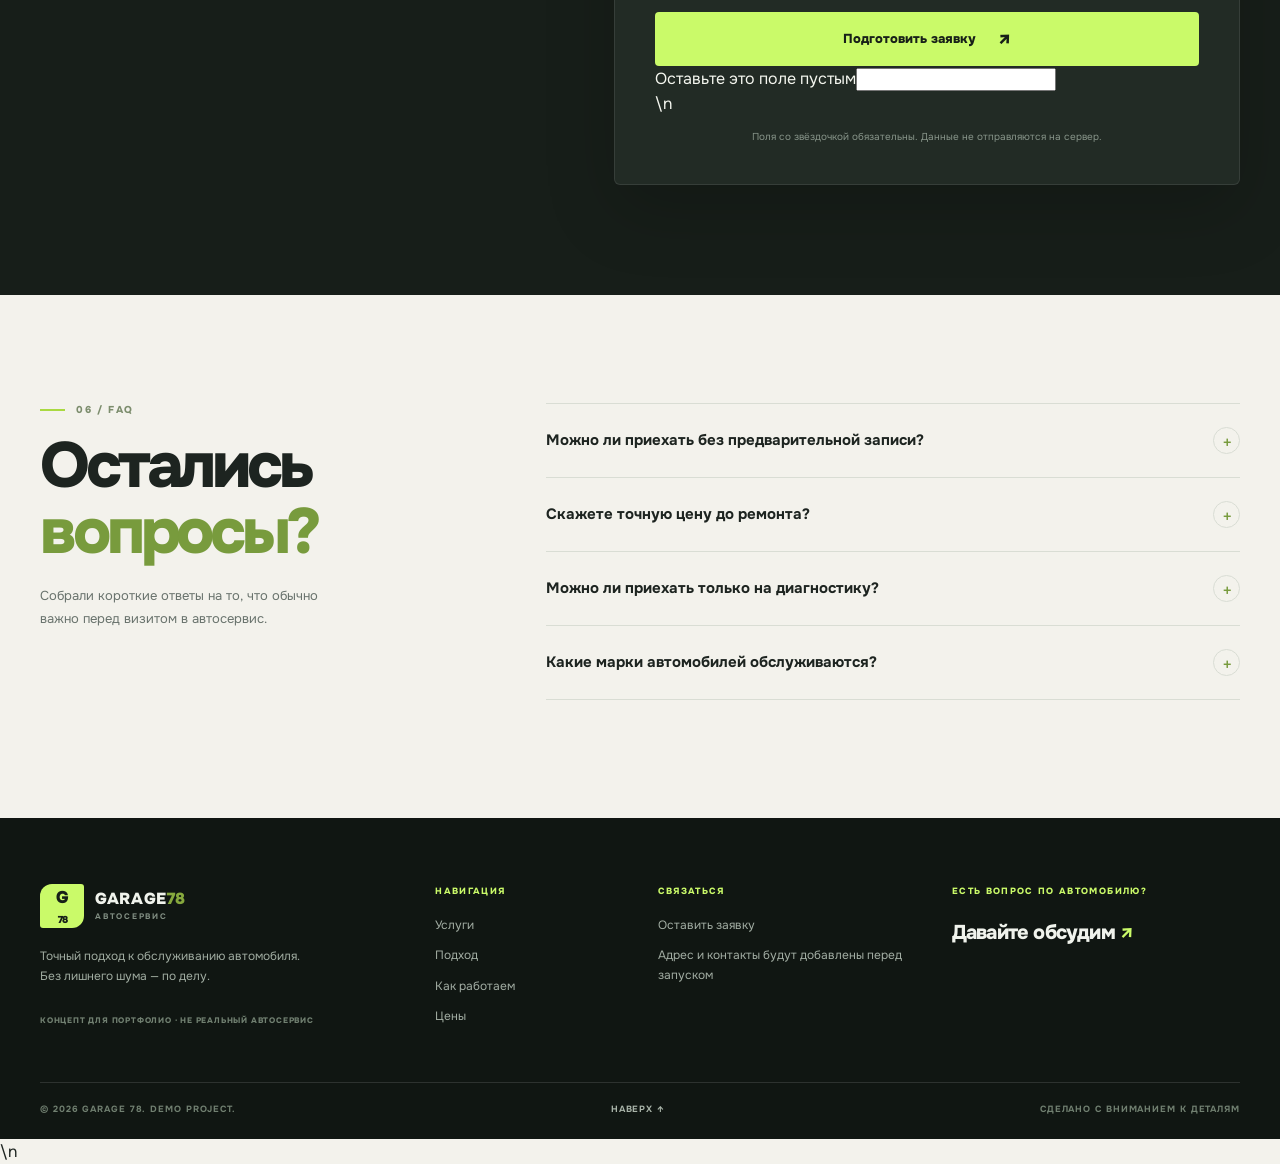
==== commit 5682281b: "Prepare page metadata, image loading, configurable contacts, and secure booking form" ====
--- a/index.html
+++ b/index.html
@@ -3,16 +3,16 @@
 <head>
   <meta charset="utf-8">
   <meta name="viewport" content="width=device-width, initial-scale=1">
-  <meta name="theme-color" content="#171a18">
+  <meta name="theme-color" content="#171a18">\n  <meta name="referrer" content="strict-origin-when-cross-origin">\n  <meta name="robots" content="index,follow">
   <meta name="description" content="GARAGE 78 — концепт современного автосервиса в Санкт-Петербурге. Диагностика, техническое обслуживание и ремонт автомобиля.">
   <meta property="og:type" content="website">
   <meta property="og:title" content="GARAGE 78 — сервис с точным подходом">
   <meta property="og:description" content="Диагностика и ремонт автомобиля с понятным планом работ и согласованием стоимости.">
-  <meta property="og:image" content="https://images.unsplash.com/photo-1792326103553-4e4e8964279e?auto=format&fit=crop&w=1200&q=85">
+  <meta property="og:image" content="https://images.unsplash.com/photo-1792326103553-4e4e8964279e?auto=format&fit=crop&w=1200&q=85">\n  <meta property="og:locale" content="ru_RU">\n  <meta property="og:url" content="https://kirsanovalexey2011-source.github.io/AVTORULS/">\n  <meta name="twitter:card" content="summary_large_image">\n  <link rel="canonical" href="https://kirsanovalexey2011-source.github.io/AVTORULS/">
   <meta name="color-scheme" content="light dark">
   <title>GARAGE 78 — автосервис с точным подходом</title>
   <link rel="icon" href="favicon.svg" type="image/svg+xml">
-  <link rel="preconnect" href="https://fonts.googleapis.com">
+  <link rel="preconnect" href="https://fonts.googleapis.com">\n  <link rel="preconnect" href="https://images.unsplash.com">\n  <link rel="preconnect" href="https://images.pexels.com">\n  <link rel="preload" as="image" href="https://images.unsplash.com/photo-1792326103553-4e4e8964279e?auto=format&fit=crop&w=1800&q=82">
   <link rel="preconnect" href="https://fonts.gstatic.com" crossorigin>
   <link href="https://fonts.googleapis.com/css2?family=Manrope:wght@400;500;600;700;800&family=Onest:wght@400;500;600;700;800;900&display=swap" rel="stylesheet">
   <link rel="stylesheet" href="assets/css/style.css">
@@ -43,7 +43,7 @@
       </nav>
 
       <div class="header__actions">
-        <a class="header__phone" href="#booking">Обсудить ремонт <span aria-hidden="true">↗</span></a>
+        <a class="header__phone" id="header-phone" href="#booking">Обсудить ремонт <span aria-hidden="true">↗</span></a>
         <button class="theme-toggle" type="button" aria-label="Включить тёмную тему" title="Переключить тему">
           <svg class="theme-toggle__sun" viewBox="0 0 24 24" aria-hidden="true"><circle cx="12" cy="12" r="4"/><path d="M12 2v2m0 16v2M4.93 4.93l1.42 1.42m11.3 11.3 1.42 1.42M2 12h2m16 0h2M4.93 19.07l1.42-1.42m11.3-11.3 1.42-1.42"/></svg>
           <svg class="theme-toggle__moon" viewBox="0 0 24 24" aria-hidden="true"><path d="M20.2 15.3A8.6 8.6 0 0 1 8.7 3.8 8.7 8.7 0 1 0 20.2 15.3Z"/></svg>
@@ -152,7 +152,7 @@
     <section class="approach-section" id="approach">
       <div class="container approach-grid">
         <div class="approach-photo reveal">
-          <img src="https://images.unsplash.com/photo-1771340012378-3c86cb649193?auto=format&fit=crop&w=1400&q=85" alt="Механик проверяет двигатель автомобиля в ремонтной мастерской" loading="lazy">
+          <img src="https://images.pexels.com/photos/8986040/pexels-photo-8986040.jpeg?auto=compress&cs=tinysrgb&w=1400" alt="Механик в рабочей одежде проводит ремонт двигателя в мастерской" width="1400" height="933" loading="lazy" decoding="async">
           <div class="approach-photo__label"><span>GARAGE 78</span><span>РАБОТАЕМ ПО ДЕЛУ</span></div>
         </div>
         <div class="approach-copy reveal">
@@ -221,9 +221,9 @@
               <label class="field field--full"><span>Что нужно сделать? <i>*</i></span><select name="service" required><option value="">Выберите направление</option><option>Диагностика автомобиля</option><option>Ремонт подвески</option><option>Тормозная система</option><option>Техническое обслуживание</option><option>Кондиционер и климат</option><option>Электрика и электроника</option><option>Другое / пока не знаю</option></select></label>
               <label class="field field--full"><span>Автомобиль и описание проблемы</span><textarea name="message" rows="3" placeholder="Например: Kia Rio, появился стук при проезде неровностей"></textarea></label>
             </div>
-            <label class="consent"><input type="checkbox" name="consent" required><span>Я понимаю, что это демо-форма: данные не отправляются на сервер <i>*</i></span></label>
+            <label class="consent"><input type="checkbox" name="consent" required><span id="consent-text">Подтверждаю, что это демонстрационная форма: данные будут подготовлены только в браузере <i>*</i></span></label>
             <button class="button button--accent button--wide" type="submit">Подготовить заявку <span>↗</span></button>
-            <p class="form-hint">Поля со звёздочкой обязательны. Данные не отправляются на сервер.</p>
+            <div class="hp-field" aria-hidden="true"><label>Оставьте это поле пустым<input name="website" type="text" tabindex="-1" autocomplete="off"></label></div>\n            <p class="form-hint" id="form-hint">Поля со звёздочкой обязательны. Данные не отправляются на сервер.</p>
             <div class="form-result" id="form-result" role="status" aria-live="polite" hidden>
               <b>Сообщение подготовлено</b>
               <p id="form-summary"></p>
@@ -257,7 +257,7 @@
           <span class="footer-demo">КОНЦЕПТ ДЛЯ ПОРТФОЛИО · НЕ РЕАЛЬНЫЙ АВТОСЕРВИС</span>
         </div>
         <div class="footer-col"><span class="footer-title">НАВИГАЦИЯ</span><a href="#services">Услуги</a><a href="#approach">Подход</a><a href="#process">Как работаем</a><a href="#prices">Цены</a></div>
-        <div class="footer-col"><span class="footer-title">СВЯЗАТЬСЯ</span><a href="#booking">Оставить заявку</a><span>Санкт-Петербург</span><span>Контакты и адрес будут добавлены</span></div>
+        <div class="footer-col"><span class="footer-title">СВЯЗАТЬСЯ</span><a href="#booking">Оставить заявку</a><a id="footer-phone" href="#" hidden></a><a id="footer-email" href="#" hidden></a><span id="footer-address">Адрес и контакты будут добавлены перед запуском</span><span id="footer-hours" hidden></span><a id="footer-map" href="#" target="_blank" rel="noopener noreferrer" hidden>Открыть карту ↗</a></div>
         <div class="footer-cta"><span>ЕСТЬ ВОПРОС ПО АВТОМОБИЛЮ?</span><a href="#booking">Давайте обсудим <b>↗</b></a></div>
       </div>
       <div class="footer-bottom"><span>© <span id="year">2026</span> GARAGE 78. DEMO PROJECT.</span><a href="#top">НАВЕРХ ↑</a><span>СДЕЛАНО С ВНИМАНИЕМ К ДЕТАЛЯМ</span></div>
@@ -265,6 +265,6 @@
   </footer>
 
   <button class="back-to-top" type="button" aria-label="Наверх">↑</button>
-  <script src="assets/js/main.js" defer></script>
+  <script src="assets/js/site-config.js" defer></script>\n  <script src="assets/js/main.js" defer></script>
 </body>
 </html>
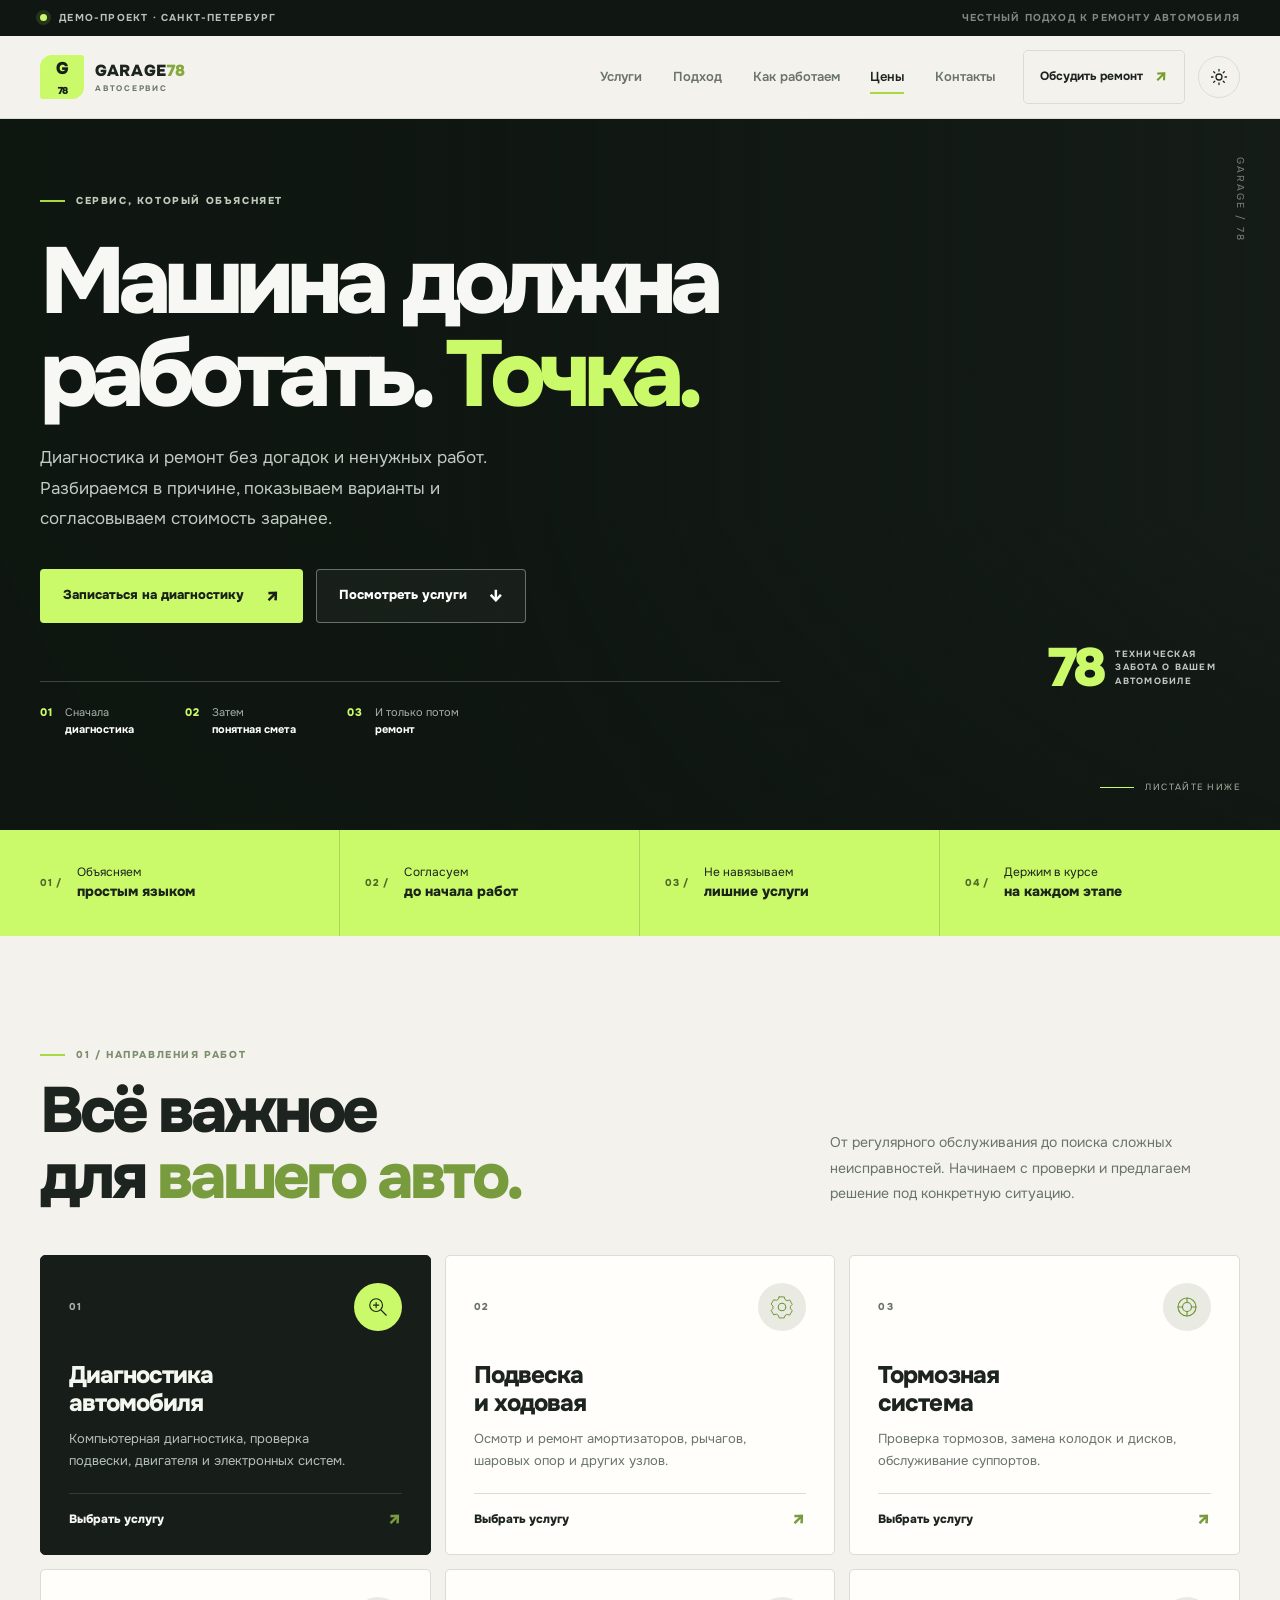
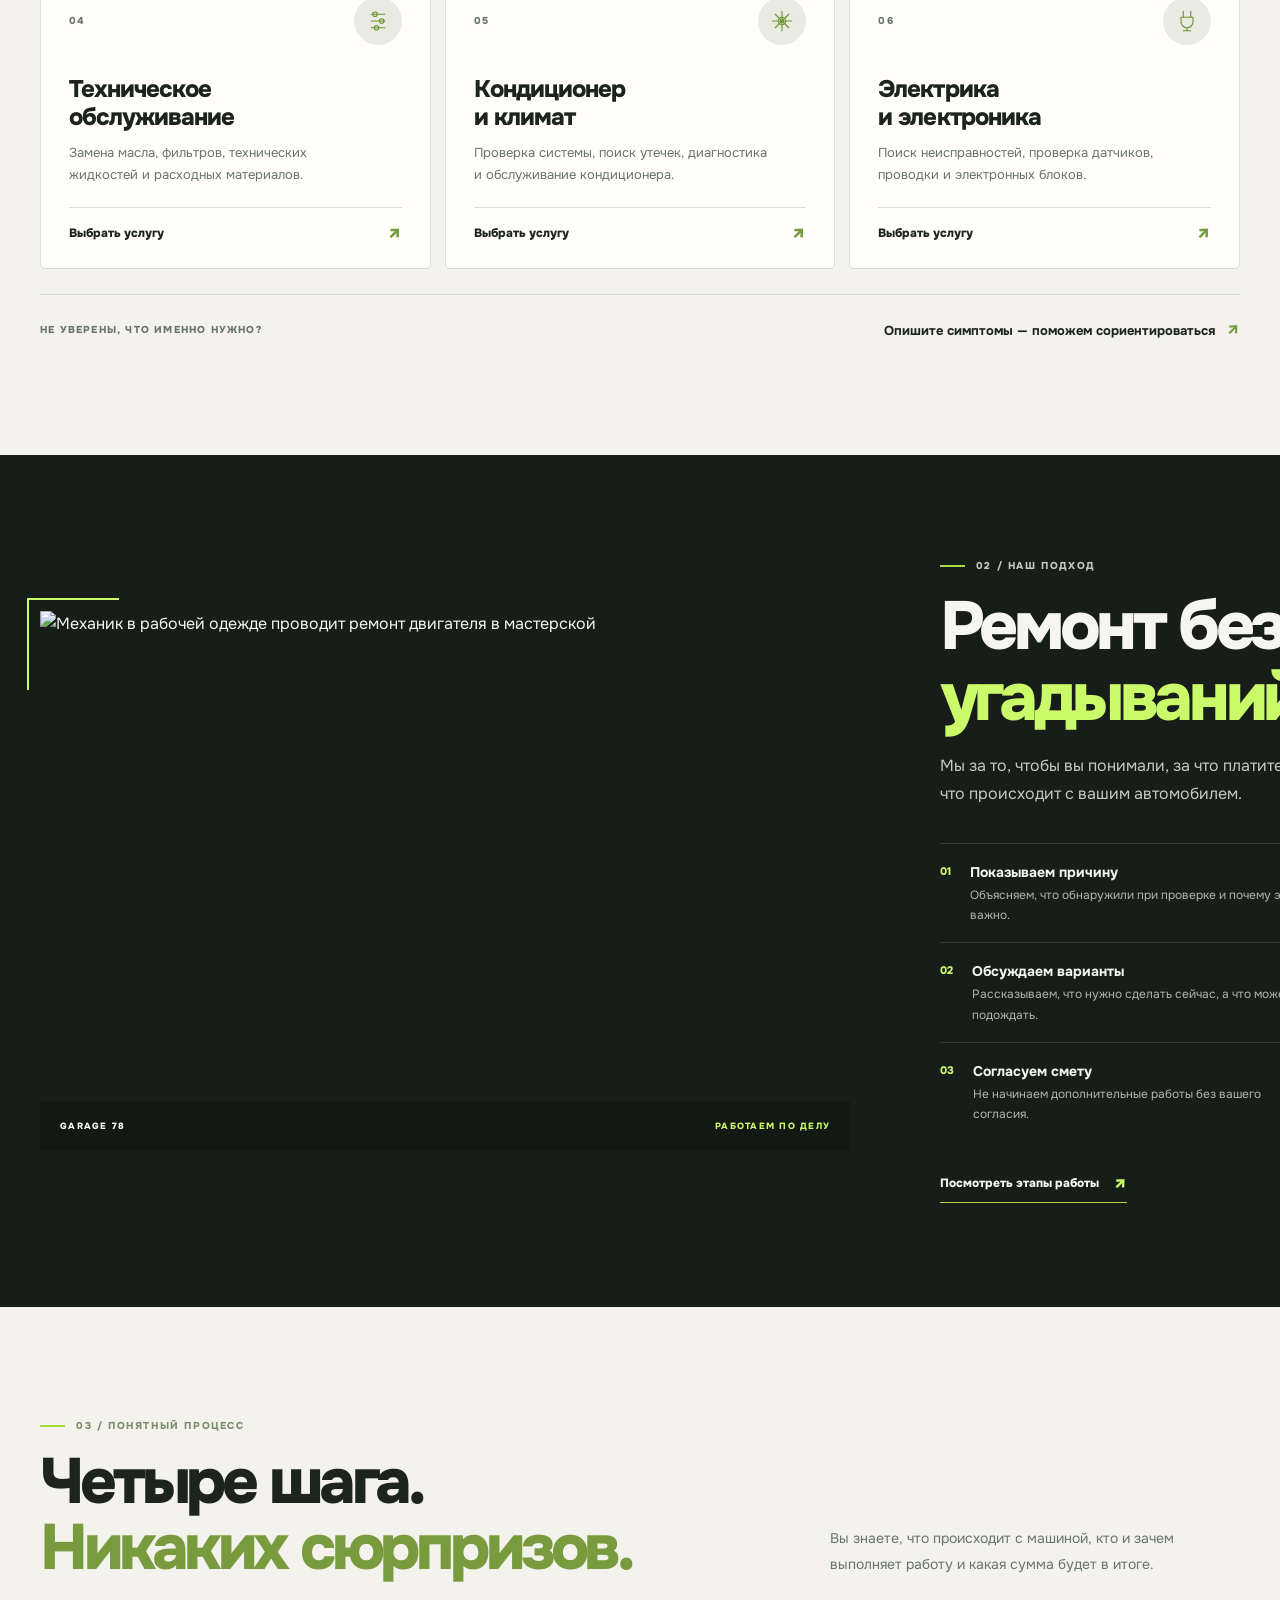
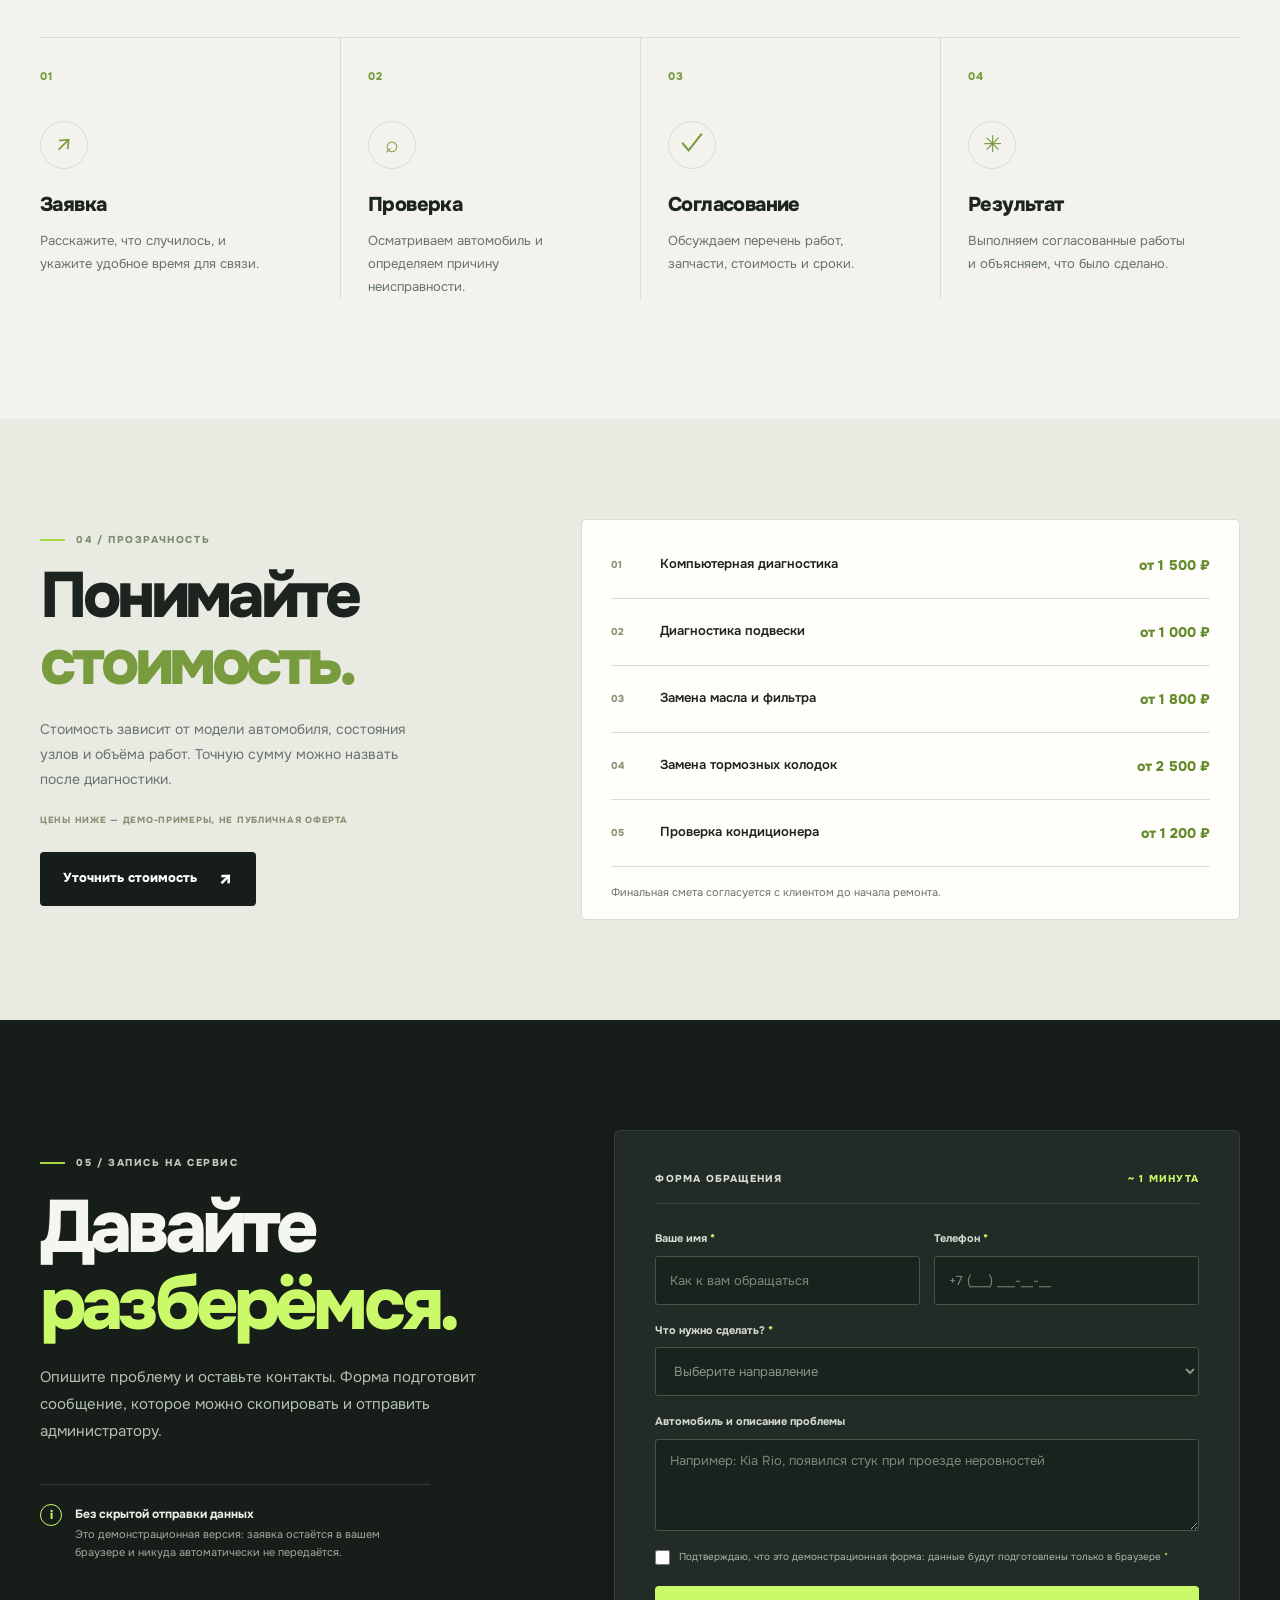
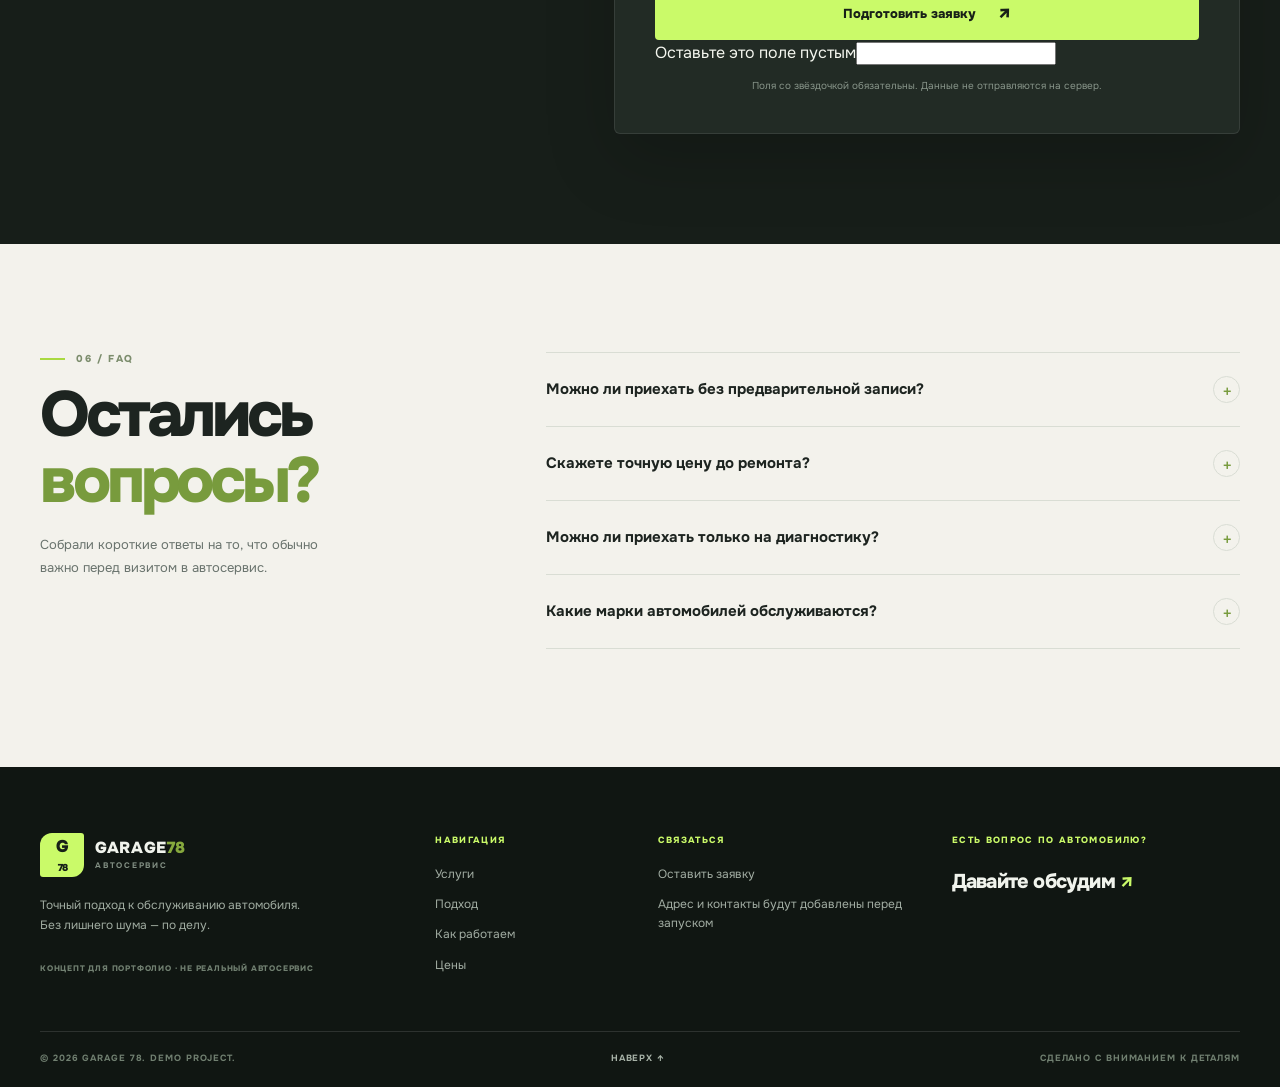
==== commit fb065add: "Normalize new HTML lines for clean markup" ====
--- a/index.html
+++ b/index.html
@@ -3,16 +3,25 @@
 <head>
   <meta charset="utf-8">
   <meta name="viewport" content="width=device-width, initial-scale=1">
-  <meta name="theme-color" content="#171a18">\n  <meta name="referrer" content="strict-origin-when-cross-origin">\n  <meta name="robots" content="index,follow">
+  <meta name="theme-color" content="#171a18">
+  <meta name="referrer" content="strict-origin-when-cross-origin">
+  <meta name="robots" content="index,follow">
   <meta name="description" content="GARAGE 78 — концепт современного автосервиса в Санкт-Петербурге. Диагностика, техническое обслуживание и ремонт автомобиля.">
   <meta property="og:type" content="website">
   <meta property="og:title" content="GARAGE 78 — сервис с точным подходом">
   <meta property="og:description" content="Диагностика и ремонт автомобиля с понятным планом работ и согласованием стоимости.">
-  <meta property="og:image" content="https://images.unsplash.com/photo-1792326103553-4e4e8964279e?auto=format&fit=crop&w=1200&q=85">\n  <meta property="og:locale" content="ru_RU">\n  <meta property="og:url" content="https://kirsanovalexey2011-source.github.io/AVTORULS/">\n  <meta name="twitter:card" content="summary_large_image">\n  <link rel="canonical" href="https://kirsanovalexey2011-source.github.io/AVTORULS/">
+  <meta property="og:image" content="https://images.unsplash.com/photo-1792326103553-4e4e8964279e?auto=format&fit=crop&w=1200&q=85">
+  <meta property="og:locale" content="ru_RU">
+  <meta property="og:url" content="https://kirsanovalexey2011-source.github.io/AVTORULS/">
+  <meta name="twitter:card" content="summary_large_image">
+  <link rel="canonical" href="https://kirsanovalexey2011-source.github.io/AVTORULS/">
   <meta name="color-scheme" content="light dark">
   <title>GARAGE 78 — автосервис с точным подходом</title>
   <link rel="icon" href="favicon.svg" type="image/svg+xml">
-  <link rel="preconnect" href="https://fonts.googleapis.com">\n  <link rel="preconnect" href="https://images.unsplash.com">\n  <link rel="preconnect" href="https://images.pexels.com">\n  <link rel="preload" as="image" href="https://images.unsplash.com/photo-1792326103553-4e4e8964279e?auto=format&fit=crop&w=1800&q=82">
+  <link rel="preconnect" href="https://fonts.googleapis.com">
+  <link rel="preconnect" href="https://images.unsplash.com">
+  <link rel="preconnect" href="https://images.pexels.com">
+  <link rel="preload" as="image" href="https://images.unsplash.com/photo-1792326103553-4e4e8964279e?auto=format&fit=crop&w=1800&q=82">
   <link rel="preconnect" href="https://fonts.gstatic.com" crossorigin>
   <link href="https://fonts.googleapis.com/css2?family=Manrope:wght@400;500;600;700;800&family=Onest:wght@400;500;600;700;800;900&display=swap" rel="stylesheet">
   <link rel="stylesheet" href="assets/css/style.css">
@@ -223,7 +232,8 @@
             </div>
             <label class="consent"><input type="checkbox" name="consent" required><span id="consent-text">Подтверждаю, что это демонстрационная форма: данные будут подготовлены только в браузере <i>*</i></span></label>
             <button class="button button--accent button--wide" type="submit">Подготовить заявку <span>↗</span></button>
-            <div class="hp-field" aria-hidden="true"><label>Оставьте это поле пустым<input name="website" type="text" tabindex="-1" autocomplete="off"></label></div>\n            <p class="form-hint" id="form-hint">Поля со звёздочкой обязательны. Данные не отправляются на сервер.</p>
+            <div class="hp-field" aria-hidden="true"><label>Оставьте это поле пустым<input name="website" type="text" tabindex="-1" autocomplete="off"></label></div>
+            <p class="form-hint" id="form-hint">Поля со звёздочкой обязательны. Данные не отправляются на сервер.</p>
             <div class="form-result" id="form-result" role="status" aria-live="polite" hidden>
               <b>Сообщение подготовлено</b>
               <p id="form-summary"></p>
@@ -265,6 +275,7 @@
   </footer>
 
   <button class="back-to-top" type="button" aria-label="Наверх">↑</button>
-  <script src="assets/js/site-config.js" defer></script>\n  <script src="assets/js/main.js" defer></script>
+  <script src="assets/js/site-config.js" defer></script>
+  <script src="assets/js/main.js" defer></script>
 </body>
 </html>
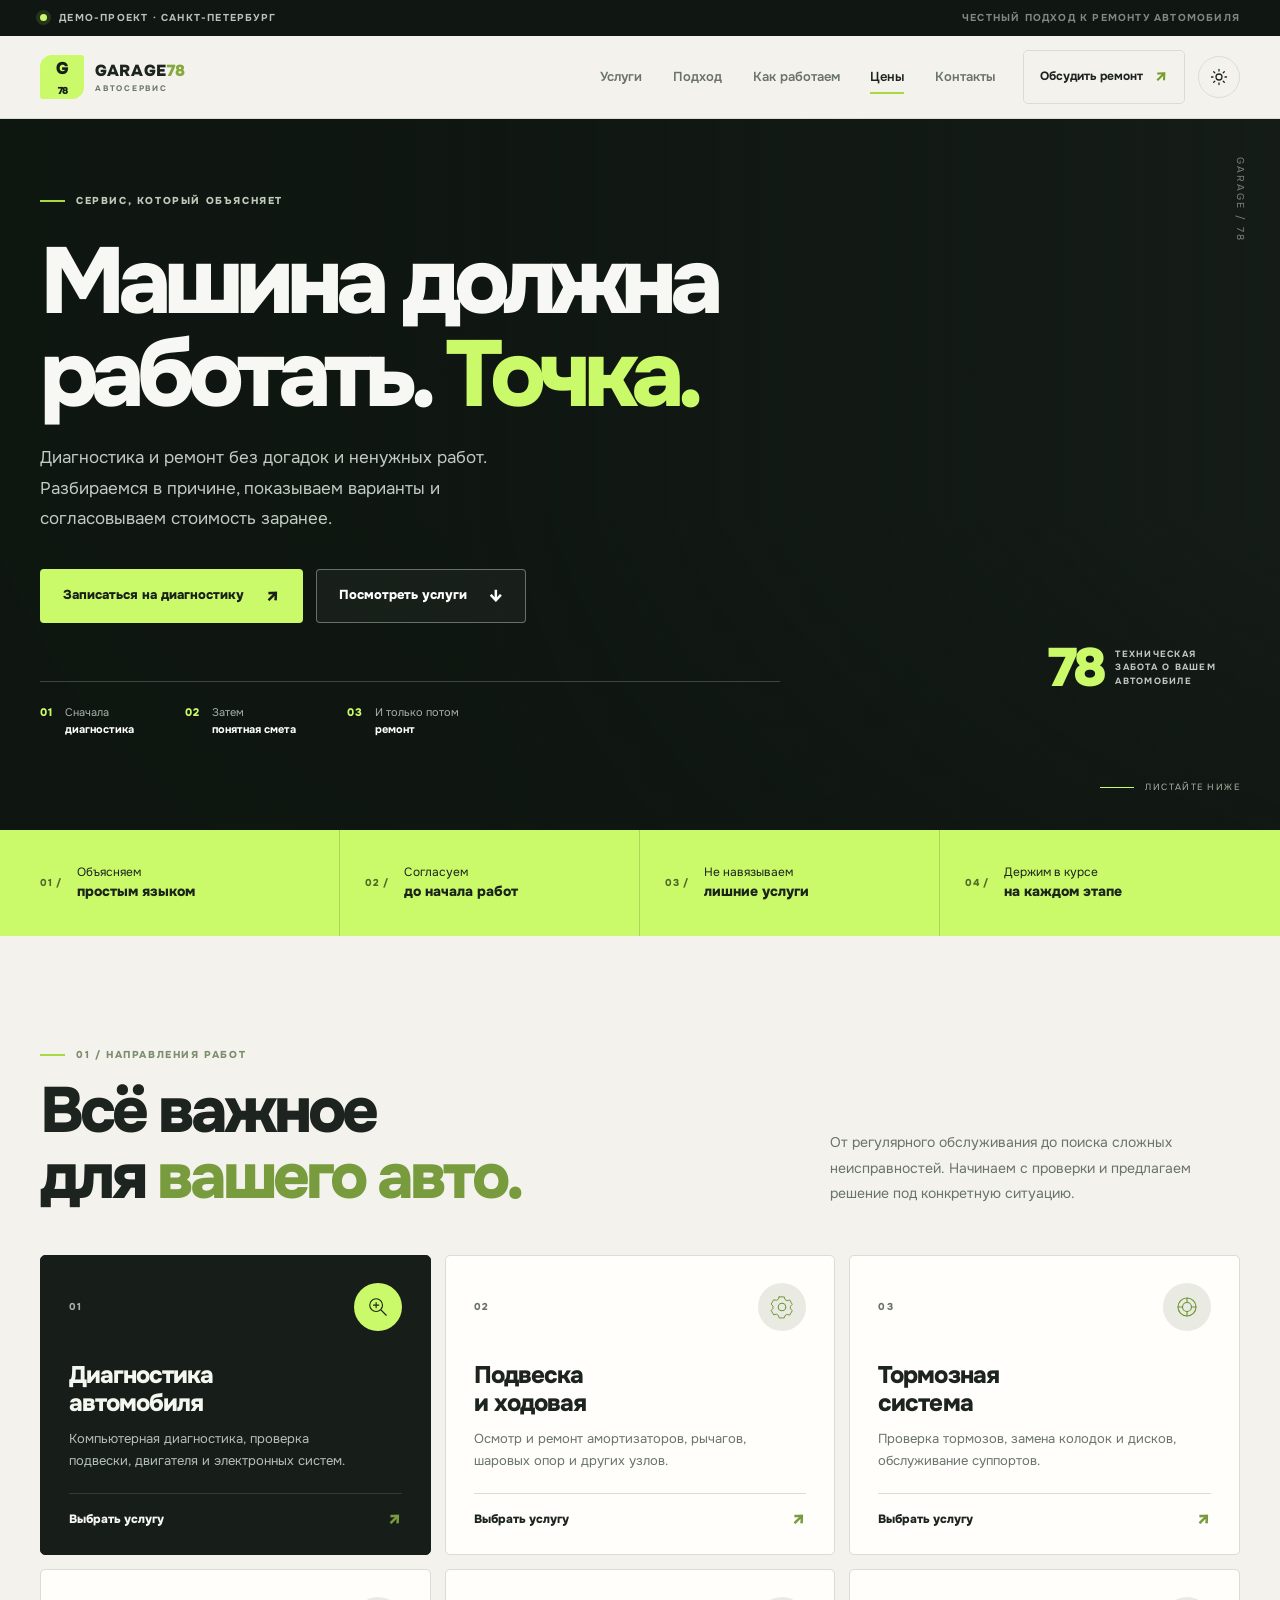
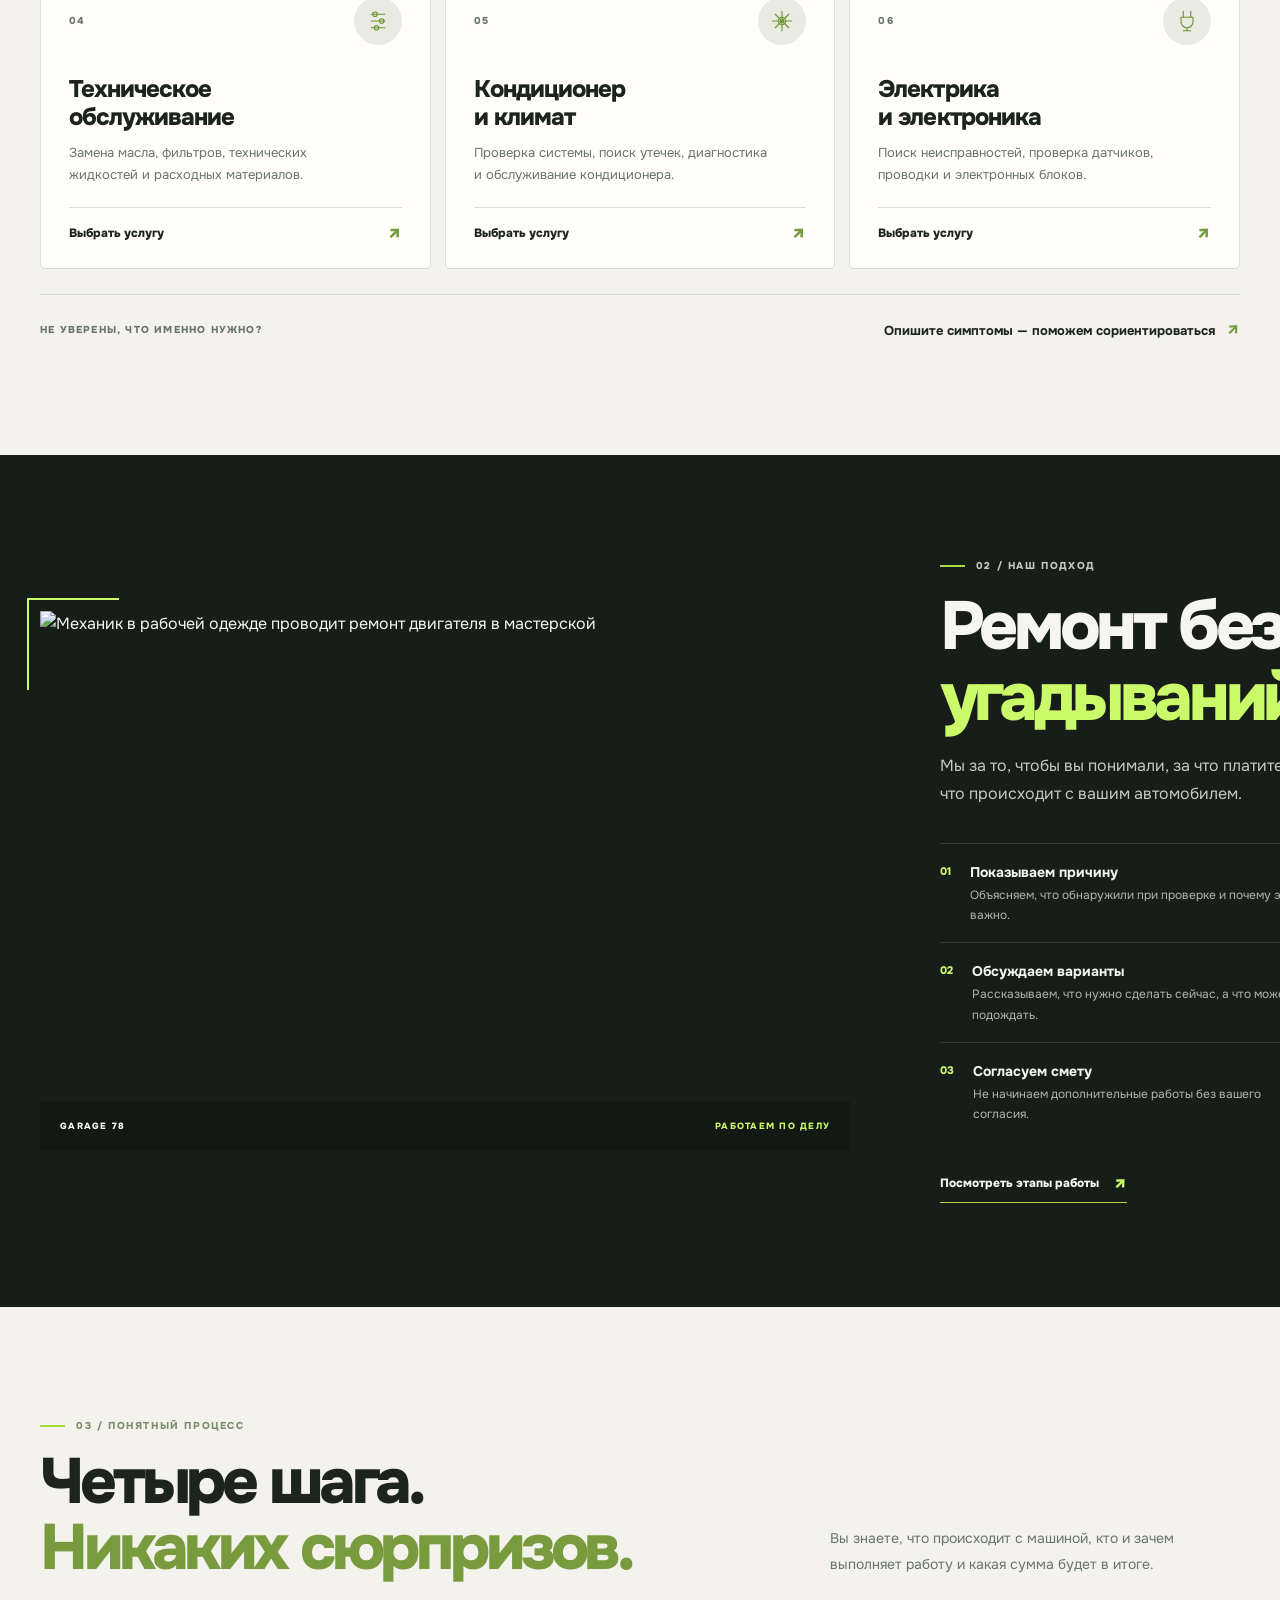
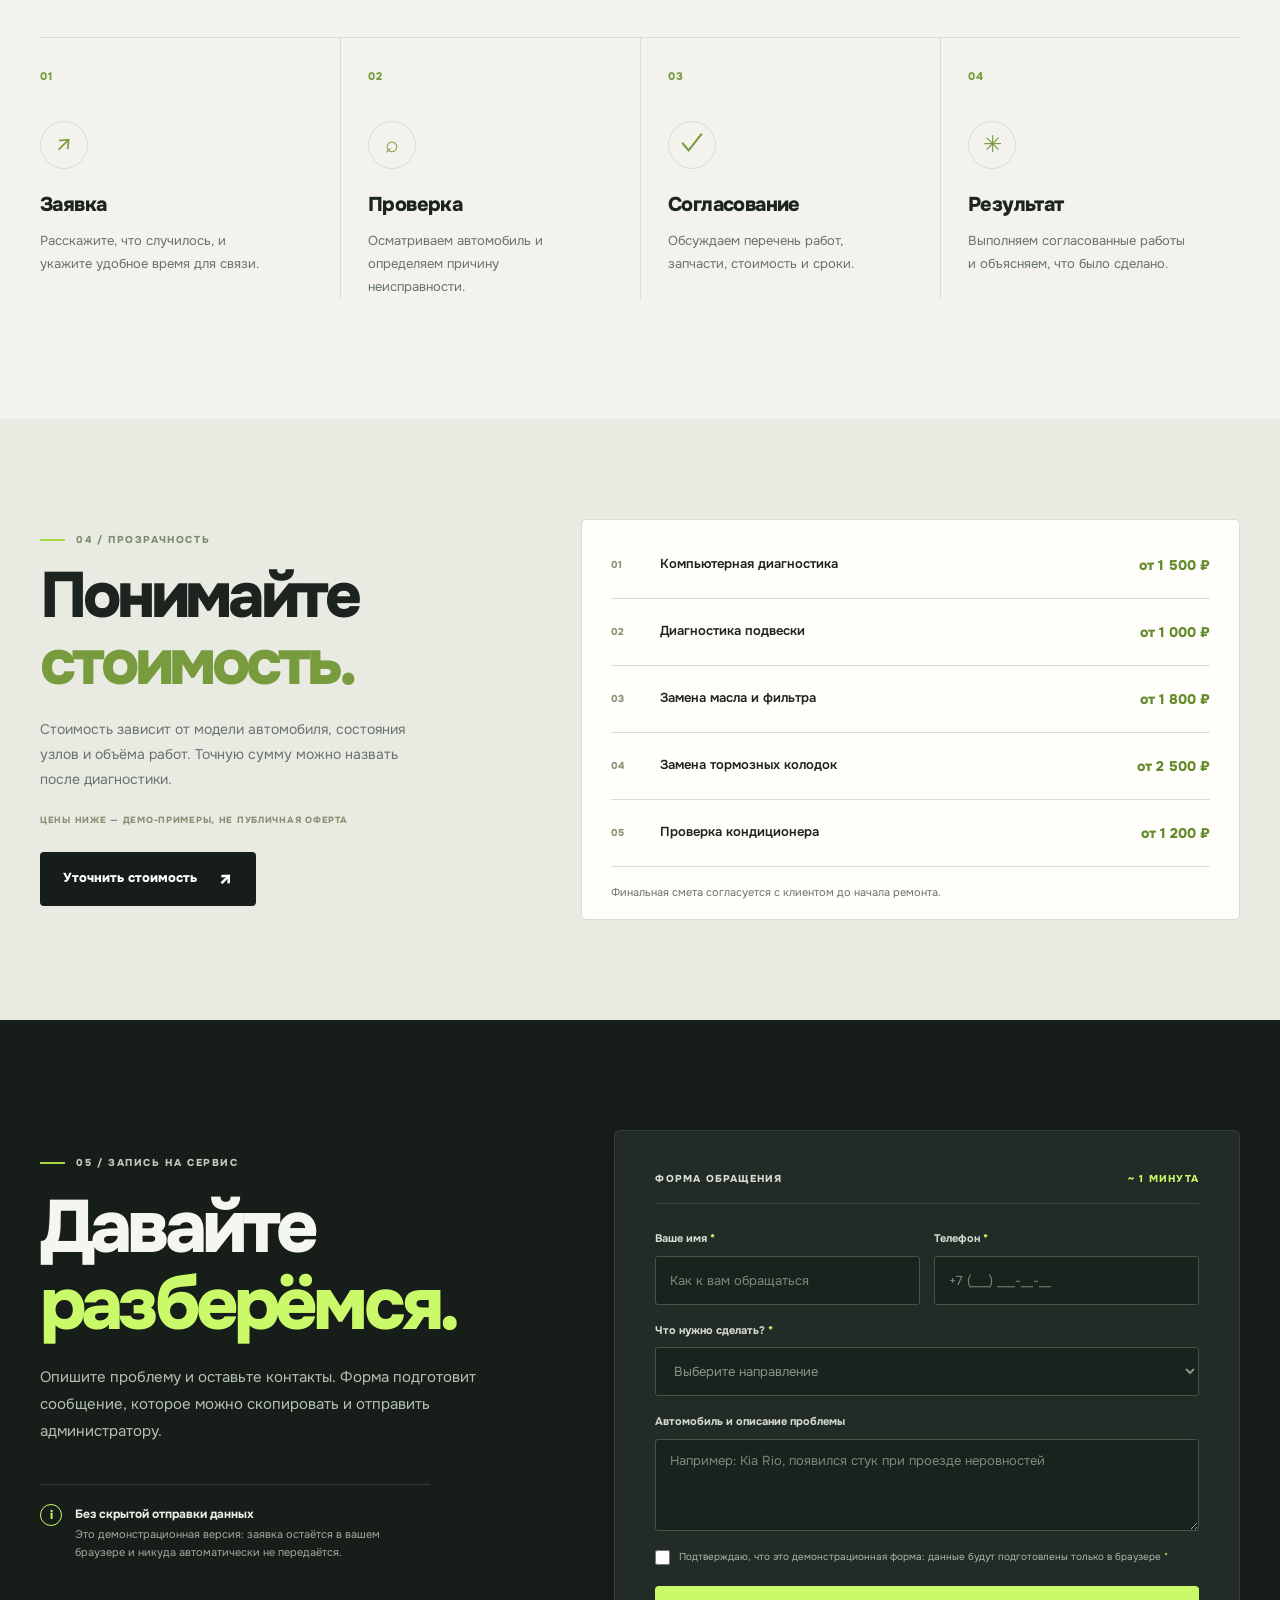
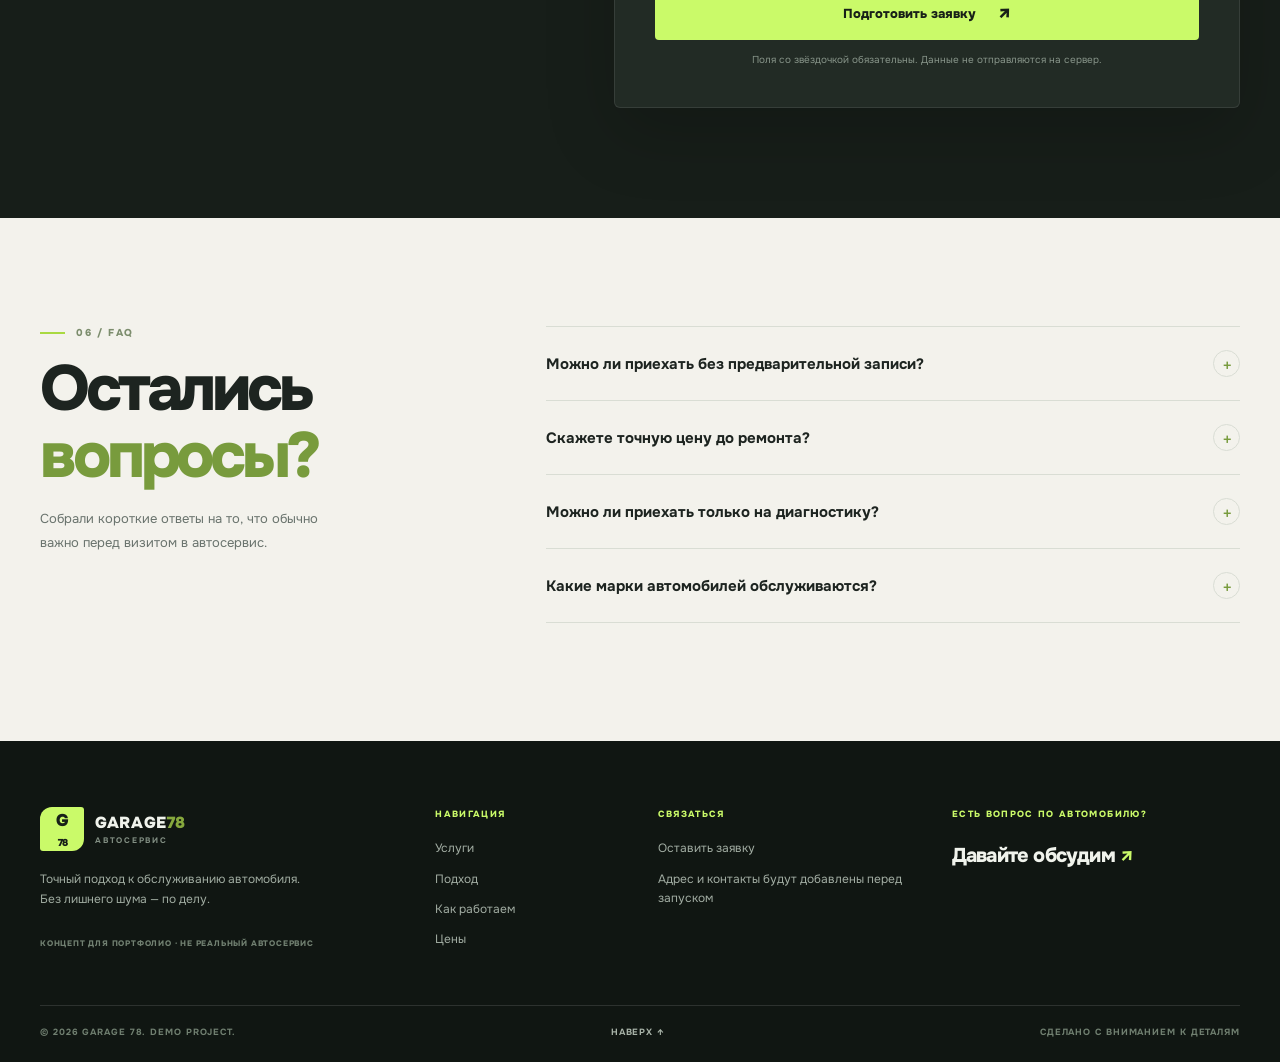
==== commit 4e306826: "Use valid fallback links for configurable contact actions" ====
--- a/index.html
+++ b/index.html
@@ -267,7 +267,7 @@
           <span class="footer-demo">КОНЦЕПТ ДЛЯ ПОРТФОЛИО · НЕ РЕАЛЬНЫЙ АВТОСЕРВИС</span>
         </div>
         <div class="footer-col"><span class="footer-title">НАВИГАЦИЯ</span><a href="#services">Услуги</a><a href="#approach">Подход</a><a href="#process">Как работаем</a><a href="#prices">Цены</a></div>
-        <div class="footer-col"><span class="footer-title">СВЯЗАТЬСЯ</span><a href="#booking">Оставить заявку</a><a id="footer-phone" href="#" hidden></a><a id="footer-email" href="#" hidden></a><span id="footer-address">Адрес и контакты будут добавлены перед запуском</span><span id="footer-hours" hidden></span><a id="footer-map" href="#" target="_blank" rel="noopener noreferrer" hidden>Открыть карту ↗</a></div>
+        <div class="footer-col"><span class="footer-title">СВЯЗАТЬСЯ</span><a href="#booking">Оставить заявку</a><a id="footer-phone" href="#contacts" hidden></a><a id="footer-email" href="#" hidden></a><span id="footer-address">Адрес и контакты будут добавлены перед запуском</span><span id="footer-hours" hidden></span><a id="footer-map" href="#contacts" target="_blank" rel="noopener noreferrer" hidden>Открыть карту ↗</a></div>
         <div class="footer-cta"><span>ЕСТЬ ВОПРОС ПО АВТОМОБИЛЮ?</span><a href="#booking">Давайте обсудим <b>↗</b></a></div>
       </div>
       <div class="footer-bottom"><span>© <span id="year">2026</span> GARAGE 78. DEMO PROJECT.</span><a href="#top">НАВЕРХ ↑</a><span>СДЕЛАНО С ВНИМАНИЕМ К ДЕТАЛЯМ</span></div>
--- a/assets/css/style.css
+++ b/assets/css/style.css
@@ -366,3 +366,37 @@
   *, *::before, *::after { scroll-behavior: auto !important; animation-duration: .01ms !important; animation-iteration-count: 1 !important; transition-duration: .01ms !important; }
   .reveal { opacity: 1; transform: none; }
 }
+
+
+/* Form, configuration and reduced-risk defaults. */
+:where([hidden]) { display: none !important; }
+.hp-field {
+  position: absolute !important;
+  width: 1px !important;
+  height: 1px !important;
+  overflow: hidden !important;
+  clip: rect(0, 0, 0, 0) !important;
+  clip-path: inset(50%) !important;
+  white-space: nowrap !important;
+}
+.consent a {
+  color: var(--accent);
+  text-decoration: underline;
+  text-underline-offset: 3px;
+}
+.consent a:hover { color: #e3ffc0; }
+.button:disabled {
+  cursor: wait;
+  opacity: .7;
+  transform: none;
+}
+.field input:user-invalid,
+.field select:user-invalid,
+.field textarea:user-invalid {
+  border-color: #dd806f;
+}
+@media (max-width: 420px) {
+  .form-heading { font-size: 9px; }
+  .price-row { grid-template-columns: 18px minmax(0, 1fr) auto; }
+  .price-row__name { overflow-wrap: anywhere; }
+}
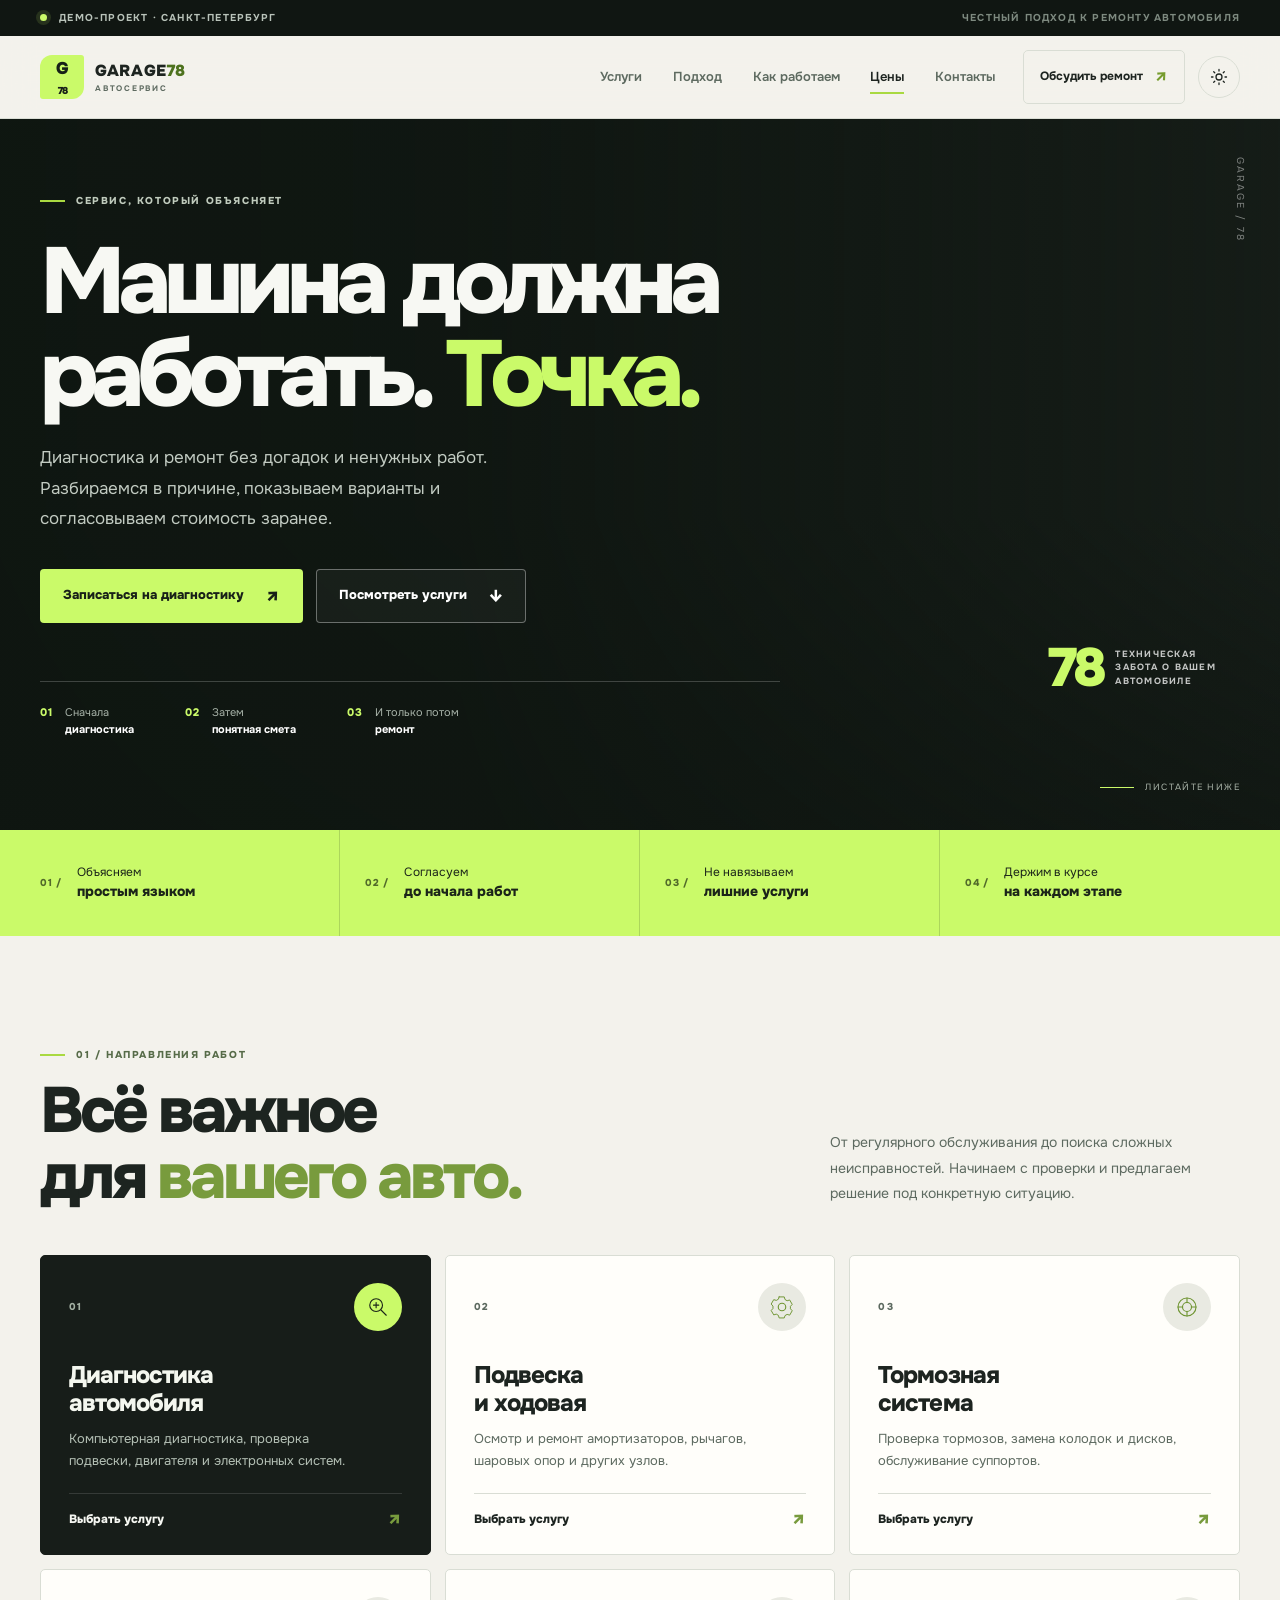
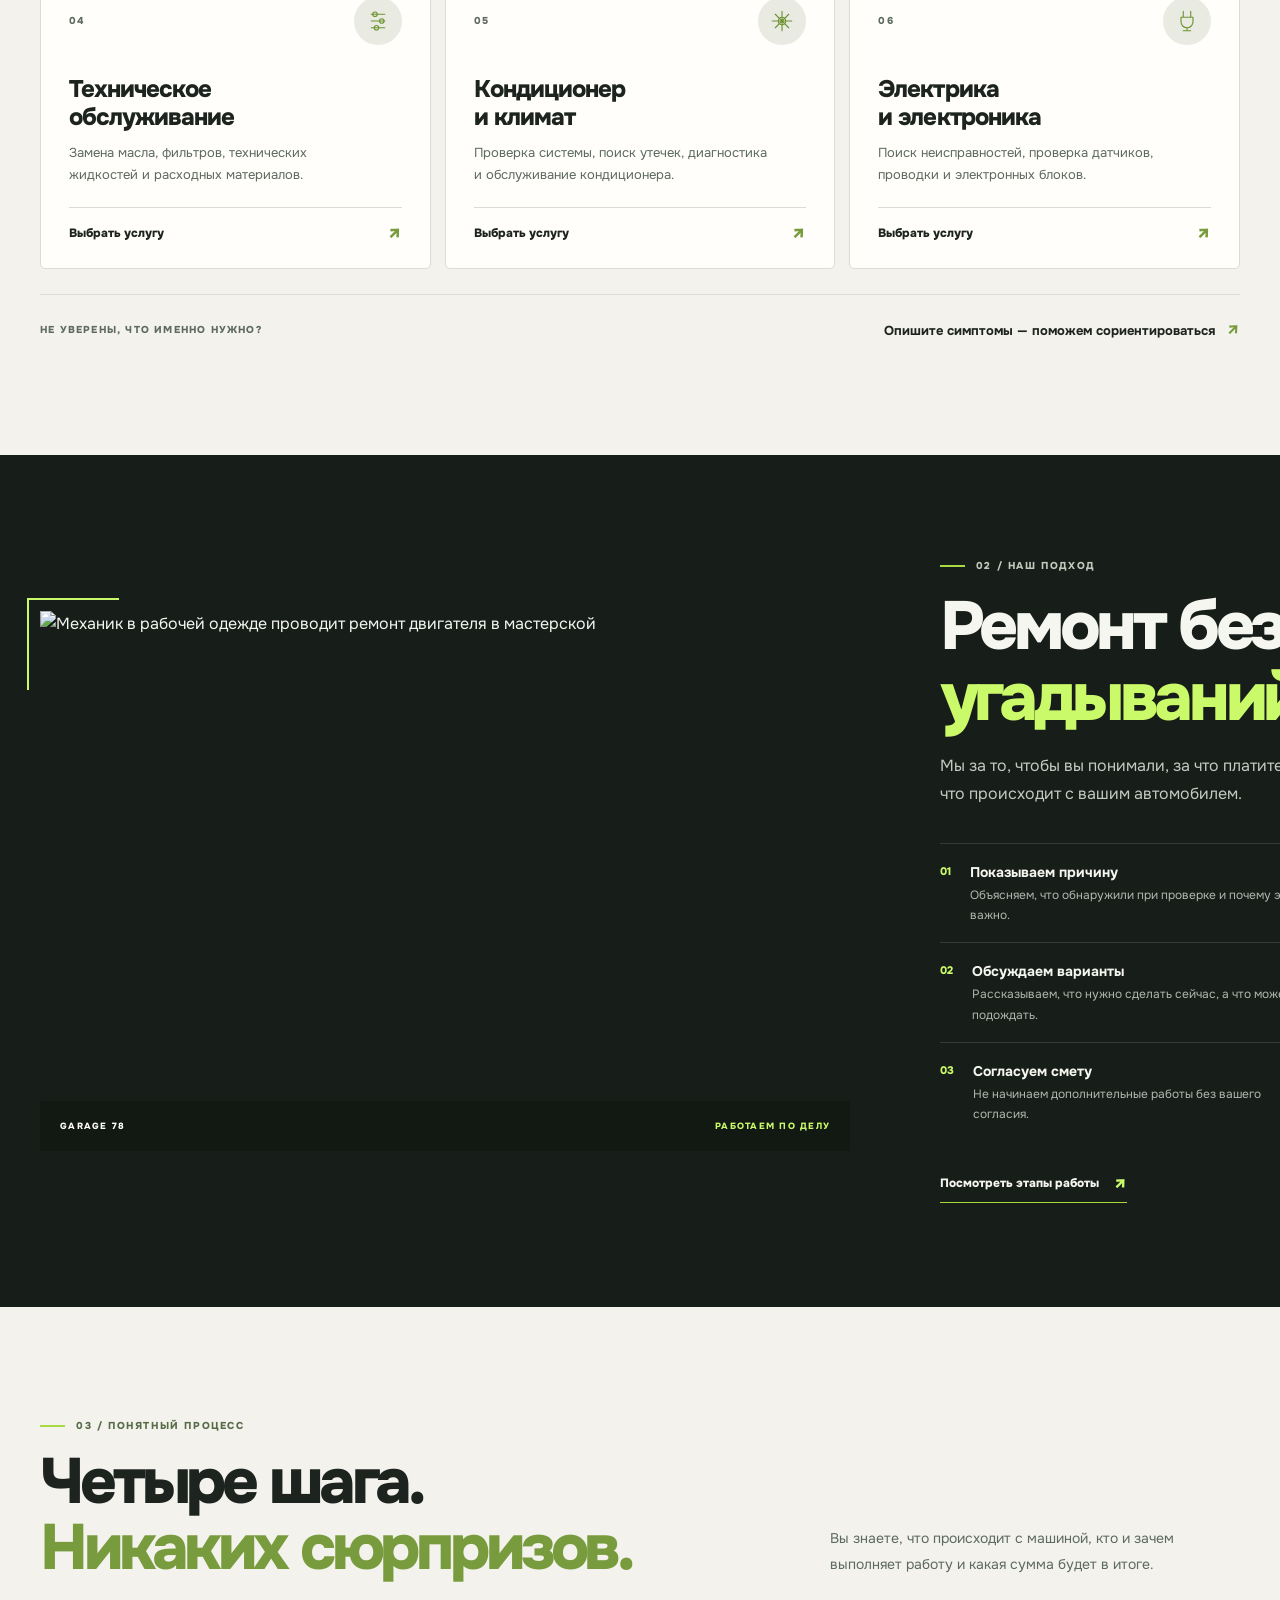
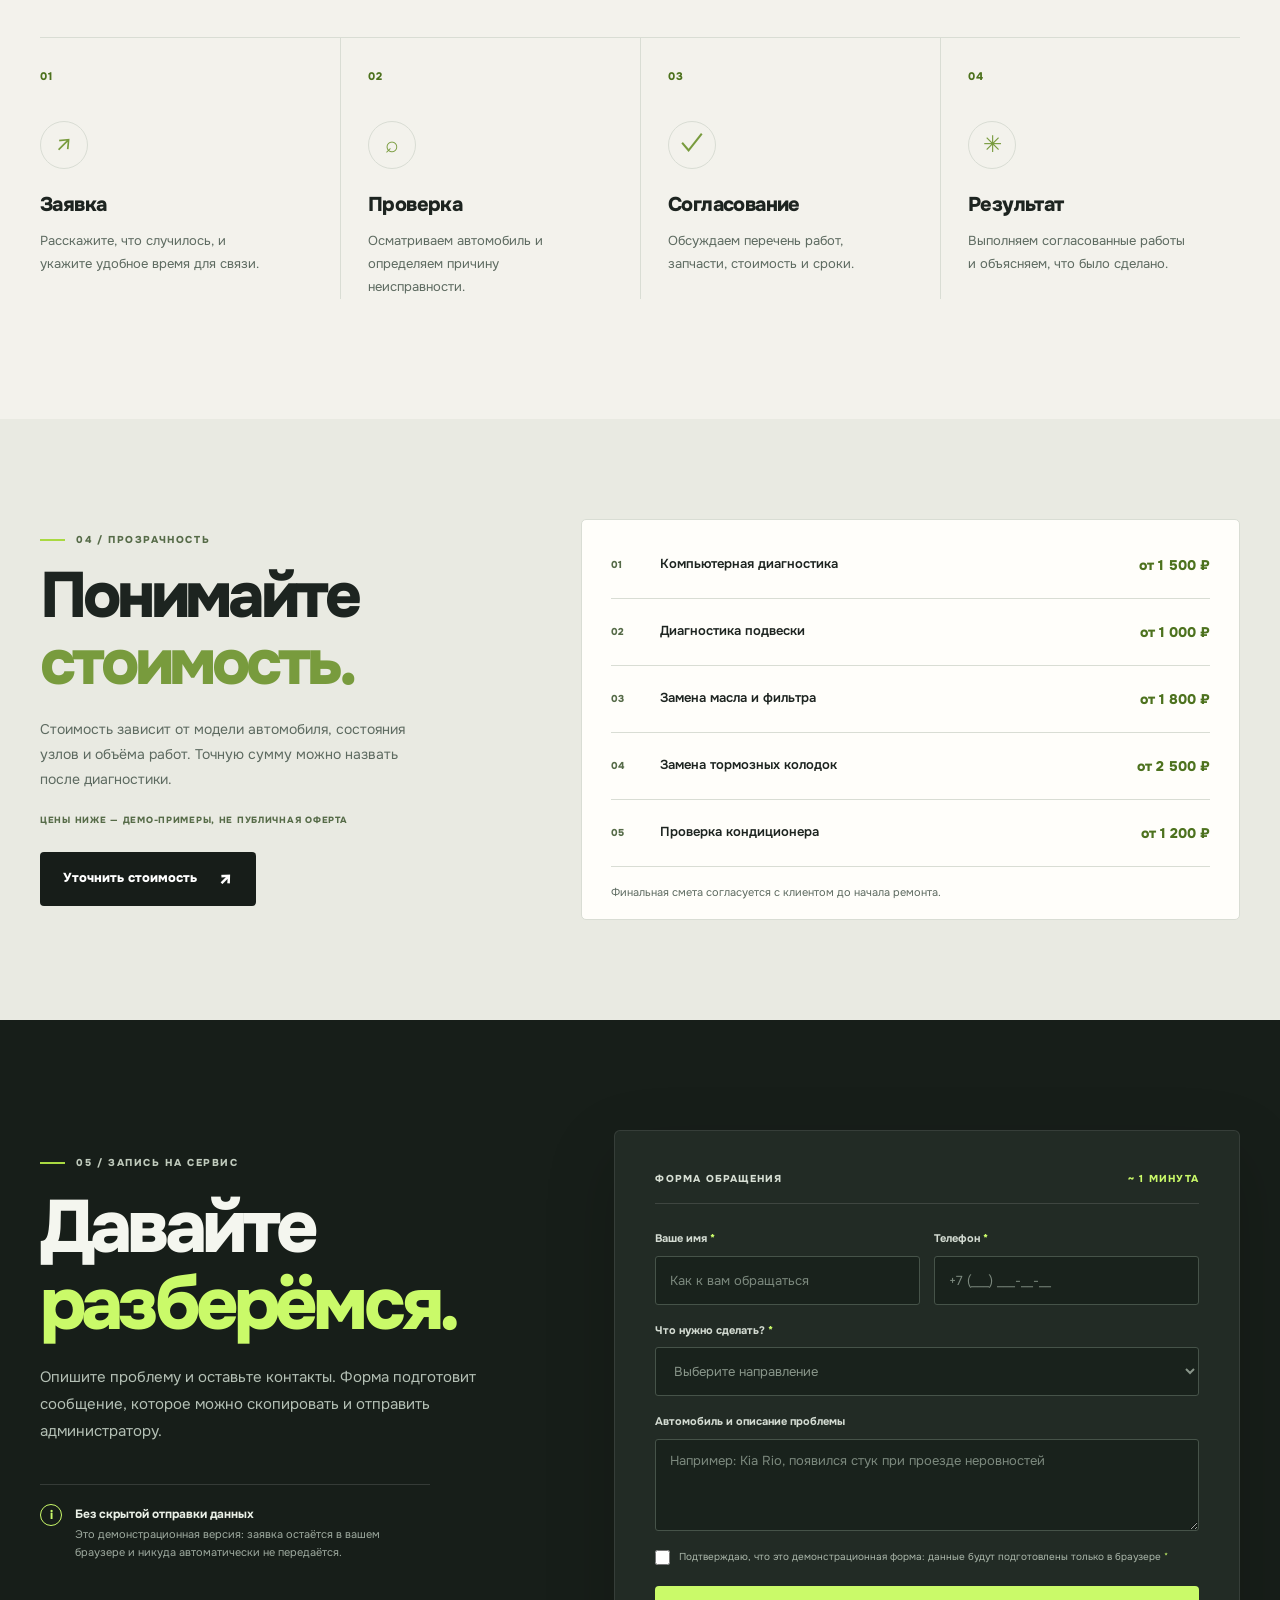
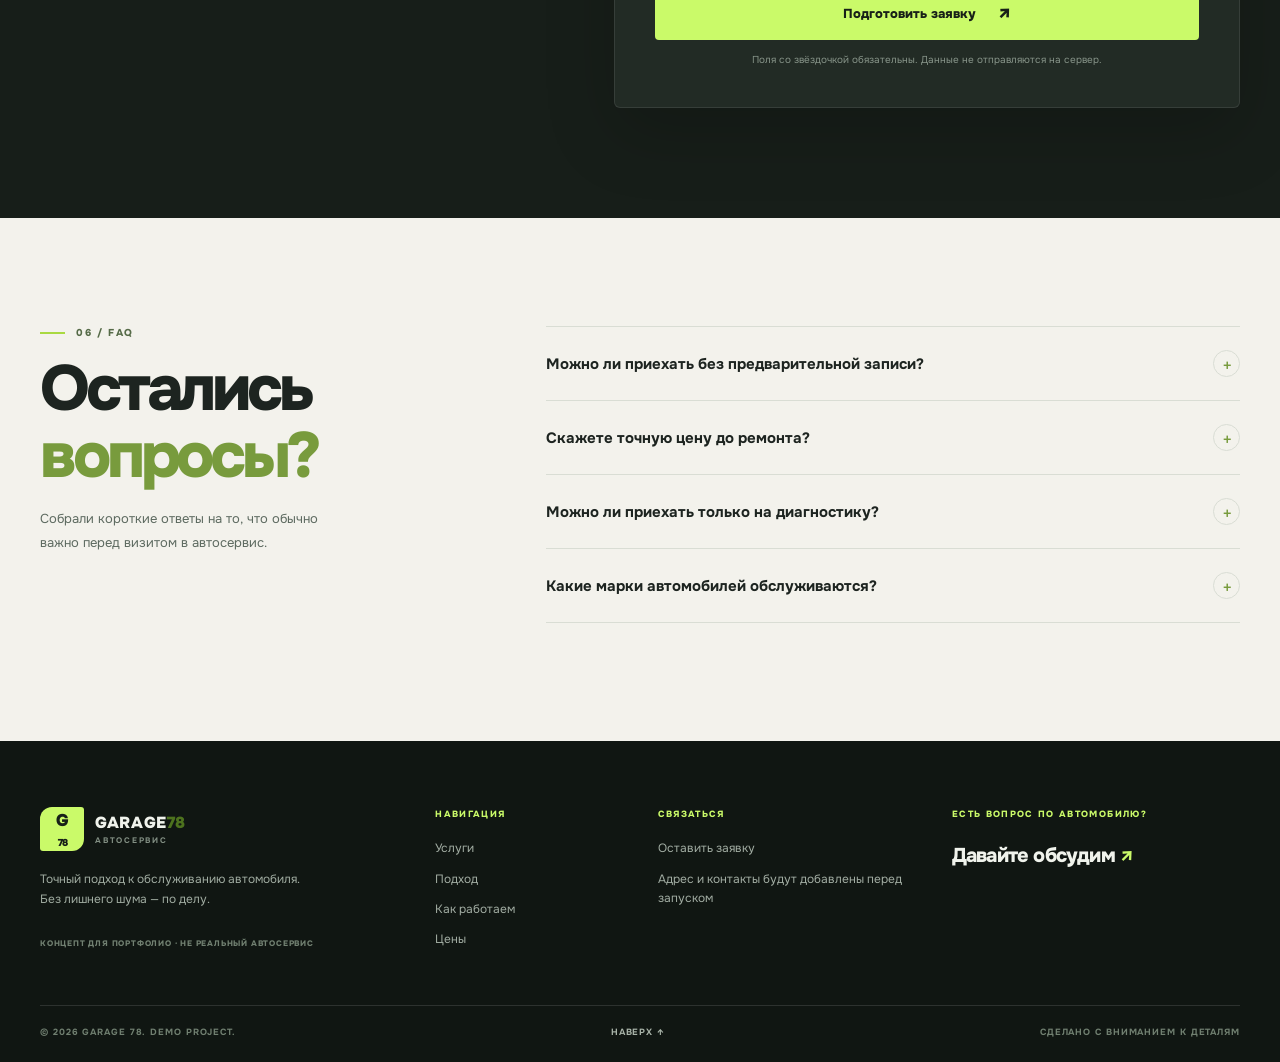
==== commit 5c5dadd5: "Reduce font requests and align hero preload with actual background image" ====
--- a/index.html
+++ b/index.html
@@ -23,7 +23,7 @@
   <link rel="preconnect" href="https://images.pexels.com">
   <link rel="preload" as="image" href="https://images.unsplash.com/photo-1792326103553-4e4e8964279e?auto=format&fit=crop&w=1800&q=82">
   <link rel="preconnect" href="https://fonts.gstatic.com" crossorigin>
-  <link href="https://fonts.googleapis.com/css2?family=Manrope:wght@400;500;600;700;800&family=Onest:wght@400;500;600;700;800;900&display=swap" rel="stylesheet">
+  <link href="https://fonts.googleapis.com/css2?family=Onest:wght@400;500;600;700;800;900&display=swap" rel="stylesheet">
   <link rel="stylesheet" href="assets/css/style.css">
 </head>
 <body>
@@ -231,6 +231,7 @@
               <label class="field field--full"><span>Автомобиль и описание проблемы</span><textarea name="message" rows="3" placeholder="Например: Kia Rio, появился стук при проезде неровностей"></textarea></label>
             </div>
             <label class="consent"><input type="checkbox" name="consent" required><span id="consent-text">Подтверждаю, что это демонстрационная форма: данные будут подготовлены только в браузере <i>*</i></span></label>
+            <p class="privacy-link-row" id="privacy-link-row" hidden><a id="privacy-link" href="#" target="_blank" rel="noopener noreferrer">Политика конфиденциальности ↗</a></p>
             <button class="button button--accent button--wide" type="submit">Подготовить заявку <span>↗</span></button>
             <div class="hp-field" aria-hidden="true"><label>Оставьте это поле пустым<input name="website" type="text" tabindex="-1" autocomplete="off"></label></div>
             <p class="form-hint" id="form-hint">Поля со звёздочкой обязательны. Данные не отправляются на сервер.</p>
--- a/assets/css/style.css
+++ b/assets/css/style.css
@@ -4,7 +4,7 @@
   --surface: #fffefa;
   --surface-soft: #e9eae2;
   --ink: #1d2420;
-  --muted: #69736d;
+  --muted: #5d6a60;
   --line: #d9ddd4;
   --dark: #171d19;
   --dark-soft: #222b25;
@@ -46,7 +46,7 @@
 .brand__mark { display: grid; place-items: center; width: 44px; height: 44px; border-radius: 12px 3px 12px 3px; background: var(--accent); color: #172018; font-weight: 900; font-size: 17px; letter-spacing: -.08em; }
 .brand__mark span { font-size: 10px; margin-left: 1px; }
 .brand__name { font-size: 16px; font-weight: 900; letter-spacing: .04em; line-height: 1; }
-.brand__name > span { color: #86a83d; }
+.brand__name > span { color: #4d721e; }
 .brand__name small { display: block; margin-top: 5px; color: var(--muted); font-size: 8px; letter-spacing: .22em; font-weight: 700; }
 .nav { display: flex; align-items: center; gap: clamp(18px, 2.4vw, 34px); margin-left: auto; }
 .nav a { position: relative; padding: 8px 0; color: var(--muted); font-size: 13px; font-weight: 600; transition: color .2s ease; }
@@ -75,7 +75,7 @@
 .hero__overlay { background: linear-gradient(90deg, rgba(15,22,17,.97) 0%, rgba(15,22,17,.91) 36%, rgba(15,22,17,.58) 68%, rgba(15,22,17,.2) 100%), linear-gradient(0deg, rgba(13,19,15,.5), transparent 44%); }
 .hero__content { position: relative; display: flex; min-height: 690px; flex-direction: column; justify-content: center; padding-top: 75px; padding-bottom: 92px; }
 .hero__copy { max-width: 740px; }
-.eyebrow { display: flex; align-items: center; gap: 11px; color: #7c8d6d; font-size: 10px; letter-spacing: .16em; line-height: 1.4; font-weight: 800; }
+.eyebrow { display: flex; align-items: center; gap: 11px; color: #566b48; font-size: 10px; letter-spacing: .16em; line-height: 1.4; font-weight: 800; }
 .eyebrow--light { color: #c0cbbd; }
 .eyebrow__line { display: inline-block; width: 25px; height: 2px; background: var(--accent-deep); }
 .hero h1 { margin: 28px 0 22px; font-size: clamp(56px, 7.3vw, 94px); line-height: .99; font-weight: 800; letter-spacing: -.075em; }
@@ -158,7 +158,7 @@
 .process-track { display: grid; grid-template-columns: repeat(4, 1fr); border-top: 1px solid var(--line); }
 .process-step { position: relative; padding: 24px 27px 0 0; }
 .process-step:not(:first-child) { padding-left: 27px; border-left: 1px solid var(--line); }
-.process-step__num { color: #789b3d; font-size: 11px; font-weight: 800; letter-spacing: .08em; }
+.process-step__num { color: #4d721e; font-size: 11px; font-weight: 800; letter-spacing: .08em; }
 .process-step__icon { display: grid; width: 48px; height: 48px; margin: 34px 0 20px; place-items: center; border: 1px solid var(--line); border-radius: 50%; color: #789b3d; font-size: 23px; transition: background .2s, color .2s, border-color .2s; }
 .process-step:hover .process-step__icon { background: var(--accent); border-color: var(--accent); color: #1b2419; }
 .process-step h3 { margin: 0 0 9px; font-size: 20px; font-weight: 800; letter-spacing: -.03em; }
@@ -168,12 +168,12 @@
 .prices-intro h2 { margin-bottom: 20px; }
 .prices-intro h2 span { color: #789b3d; }
 .prices-intro > p { max-width: 390px; margin: 0 0 22px; color: var(--muted); font-size: 14px; line-height: 1.8; }
-.demo-note { display: block; margin: 0 0 24px; color: #899173; font-size: 9px; letter-spacing: .08em; line-height: 1.5; font-weight: 800; }
+.demo-note { display: block; margin: 0 0 24px; color: #566b48; font-size: 9px; letter-spacing: .08em; line-height: 1.5; font-weight: 800; }
 .price-list { padding: 12px 29px 0; background: var(--surface); border: 1px solid var(--line); border-radius: 5px; }
 .price-row { display: grid; grid-template-columns: 34px 1fr auto; align-items: center; gap: 15px; min-height: 67px; border-bottom: 1px solid var(--line); }
-.price-row__index { color: #899577; font-size: 10px; font-weight: 800; }
+.price-row__index { color: #566b48; font-size: 10px; font-weight: 800; }
 .price-row__name { font-size: 13px; font-weight: 600; }
-.price-row b { color: #658b2c; font-size: 14px; font-weight: 800; white-space: nowrap; }
+.price-row b { color: #4d721e; font-size: 14px; font-weight: 800; white-space: nowrap; }
 .price-list__foot { padding: 17px 0 18px; color: var(--muted); font-size: 11px; line-height: 1.6; }
 .booking-section { padding: 110px 0; overflow: hidden; background: #171e19; color: #f4f6ef; }
 .booking-grid { display: grid; grid-template-columns: .86fr 1.14fr; align-items: start; gap: clamp(50px, 8vw, 105px); }
@@ -400,3 +400,14 @@
   .price-row { grid-template-columns: 18px minmax(0, 1fr) auto; }
   .price-row__name { overflow-wrap: anywhere; }
 }
+
+.privacy-link-row { margin: -9px 0 17px 24px; font-size: 10px; line-height: 1.5; }
+.privacy-link-row a { color: var(--accent); text-decoration: underline; text-underline-offset: 3px; }
+.privacy-link-row a:hover { color: #e3ffc0; }
+
+:root[data-theme="dark"] .eyebrow:not(.eyebrow--light) { color: var(--muted); }
+:root[data-theme="dark"] .brand__name > span,
+:root[data-theme="dark"] .process-step__num,
+:root[data-theme="dark"] .price-row b,
+:root[data-theme="dark"] .price-row__index,
+:root[data-theme="dark"] .demo-note { color: var(--accent); }
